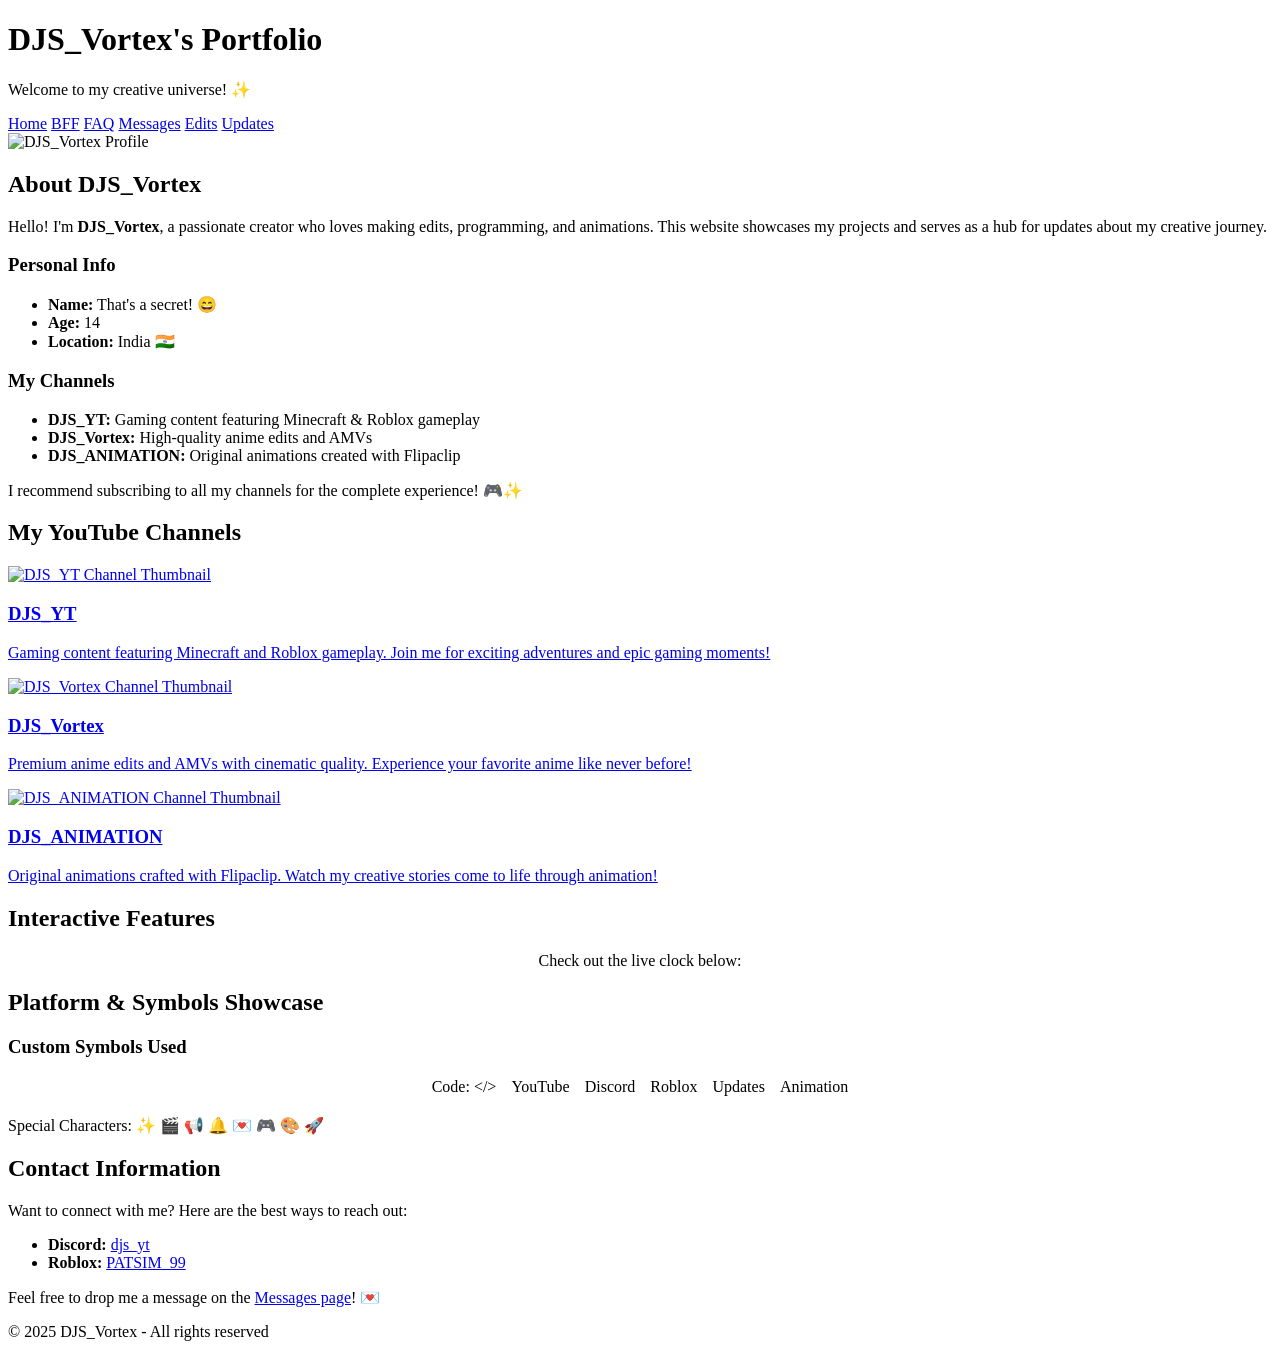
==== index.html @ 0f8b3302 "Add files via upload" ====
<!DOCTYPE html>
<html lang="en">
<head>
  <meta charset="UTF-8">
  <meta name="viewport" content="width=device-width, initial-scale=1.0">
  <title>DJS_Vortex Portfolio - Home</title>
  <meta name="description" content="Portfolio of DJS_Vortex - Creator of edits, animations, and gaming content">
  <link rel="stylesheet" href="css/styles.css">
  <link rel="stylesheet" href="css/theme.css">
  <link rel="stylesheet" href="css/icons.css">
  <link rel="icon" href="data:image/svg+xml,<svg xmlns='http://www.w3.org/2000/svg' viewBox='0 0 100 100'><text y='.9em' font-size='90'>🎬</text></svg>">
</head>
<body>
  <header>
    <h1><span class="symbol code-icon"></span>DJS_Vortex's Portfolio<span class="symbol code-icon"></span></h1>
    <p>Welcome to my creative universe! <span class="symbol">✨</span></p>
    <nav>
      <a href="index.html" class="nav-btn">Home</a>
      <a href="BFF.html" class="nav-btn">BFF</a>
      <a href="FAQ.html" class="nav-btn">FAQ</a>
      <a href="guestbook.html" class="nav-btn">Messages</a>
      <a href="edits.html" class="nav-btn">Edits</a>
      <a href="updates.html" class="nav-btn">Updates</a>
    </nav>
  </header>

  <main>
    <section class="about-section">
      <img src="https://i.ibb.co/LD29BdDh/IMG-20250604-100806-907.webp" alt="DJS_Vortex Profile" class="profile-image">
      <div class="about-content">
        <h2>About DJS_Vortex</h2>
        <p>Hello! I'm <strong>DJS_Vortex</strong>, a passionate creator who loves making edits, programming, and animations. This website showcases my projects and serves as a hub for updates about my creative journey.</p>
        
        <h3>Personal Info</h3>
        <ul>
          <li><strong>Name:</strong> That's a secret! 😄</li>
          <li><strong>Age:</strong> 14</li>
          <li><strong>Location:</strong> India 🇮🇳</li>
        </ul>

        <h3>My Channels</h3>
        <ul>
          <li><span class="platform-icon roblox-icon"></span><strong>DJS_YT:</strong> Gaming content featuring Minecraft & Roblox gameplay</li>
          <li><span class="platform-icon youtube-icon"></span><strong>DJS_Vortex:</strong> High-quality anime edits and AMVs</li>
          <li><span class="platform-icon animation-icon"></span><strong>DJS_ANIMATION:</strong> Original animations created with Flipaclip</li>
        </ul>
        
        <p>I recommend subscribing to all my channels for the complete experience! 🎮✨</p>
      </div>
    </section>

    <section>
      <h2>My YouTube Channels</h2>
      <div class="grid">
        <a href="https://youtube.com/@PATSIM_99" target="_blank" rel="noopener noreferrer" class="card">
          <img src="https://i.ibb.co/7NrmGBxp/file-000000008ee061f9852ab5c6edfb90f3.png" alt="DJS_YT Channel Thumbnail">
          <h3><span class="platform-icon roblox-icon"></span>DJS_YT</h3>
          <p>Gaming content featuring Minecraft and Roblox gameplay. Join me for exciting adventures and epic gaming moments!</p>
        </a>
        
        <a href="https://youtube.com/@djs_vortex" target="_blank" rel="noopener noreferrer" class="card">
          <img src="https://i.ibb.co/LD29BdDh/IMG-20250604-100806-907.webp" alt="DJS_Vortex Channel Thumbnail">
          <h3><span class="platform-icon youtube-icon"></span>DJS_Vortex</h3>
          <p>Premium anime edits and AMVs with cinematic quality. Experience your favorite anime like never before!</p>
        </a>
        
        <a href="https://youtube.com/@djs_annimeation" target="_blank" rel="noopener noreferrer" class="card">
          <img src="https://i.ibb.co/MDTnttpZ/Screenshot-2025-06-11-16-26-28-08-db6c32ae4bfb64518b0ba7966d8bb512.jpg" alt="DJS_ANIMATION Channel Thumbnail">
          <h3><span class="platform-icon animation-icon"></span>DJS_ANIMATION</h3>
          <p>Original animations crafted with Flipaclip. Watch my creative stories come to life through animation!</p>
        </a>
      </div>
    </section>

    <section>
      <h2>Interactive Features</h2>
      <div style="text-align: center;">
        <h1 id="typewriter"></h1>
        <p>Check out the live clock below:</p>
        <div class="clock">
          <span id="clock"></span>
        </div>
      </div>
    </section>

    <section>
      <h2><span class="symbol code-icon"></span>Platform & Symbols Showcase</h2>
      <div class="about-section">
        <div class="about-content">
          <h3>Custom Symbols Used</h3>
          <div style="display: flex; flex-wrap: wrap; gap: 15px; justify-content: center; margin: 20px 0;">
            <span class="platform-badge">
              <span class="platform-icon code-icon"></span>
              Code: &lt;/&gt;
            </span>
            <span class="platform-badge">
              <span class="platform-icon youtube-icon"></span>
              YouTube
            </span>
            <span class="platform-badge">
              <span class="platform-icon discord-icon"></span>
              Discord
            </span>
            <span class="platform-badge">
              <span class="platform-icon roblox-icon"></span>
              Roblox
            </span>
            <span class="platform-badge">
              <span class="platform-icon update-icon"></span>
              Updates
            </span>
            <span class="platform-badge">
              <span class="platform-icon animation-icon"></span>
              Animation
            </span>
          </div>
          <p class="symbol-large">Special Characters: ✨ 🎬 📢 🔔 💌 🎮 🎨 🚀</p>
        </div>
      </div>
    </section>

    <section>
      <h2>Contact Information</h2>
      <div class="about-section">
        <div class="about-content">
          <p>Want to connect with me? Here are the best ways to reach out:</p>
          <ul>
            <li><span class="platform-icon discord-icon"></span><strong>Discord:</strong> <a href="https://discord.com/users/1368846780594126849" target="_blank" rel="noopener noreferrer">djs_yt</a></li>
            <li><span class="platform-icon roblox-icon"></span><strong>Roblox:</strong> <a href="https://www.roblox.com/users/5303639741/profile" target="_blank" rel="noopener noreferrer">PATSIM_99</a></li>
          </ul>
          <p>Feel free to drop me a message on the <a href="guestbook.html">Messages page</a>! 💌</p>
        </div>
      </div>
    </section>
  </main>

  <footer>
    <p>&copy; 2025 DJS_Vortex - All rights reserved</p>
  </footer>

  <script type="module" src="js/firebase-config.js"></script>
  <script type="module" src="js/theme-toggle.js"></script>
  <script type="module" src="js/main.js"></script>
</body>
</html>
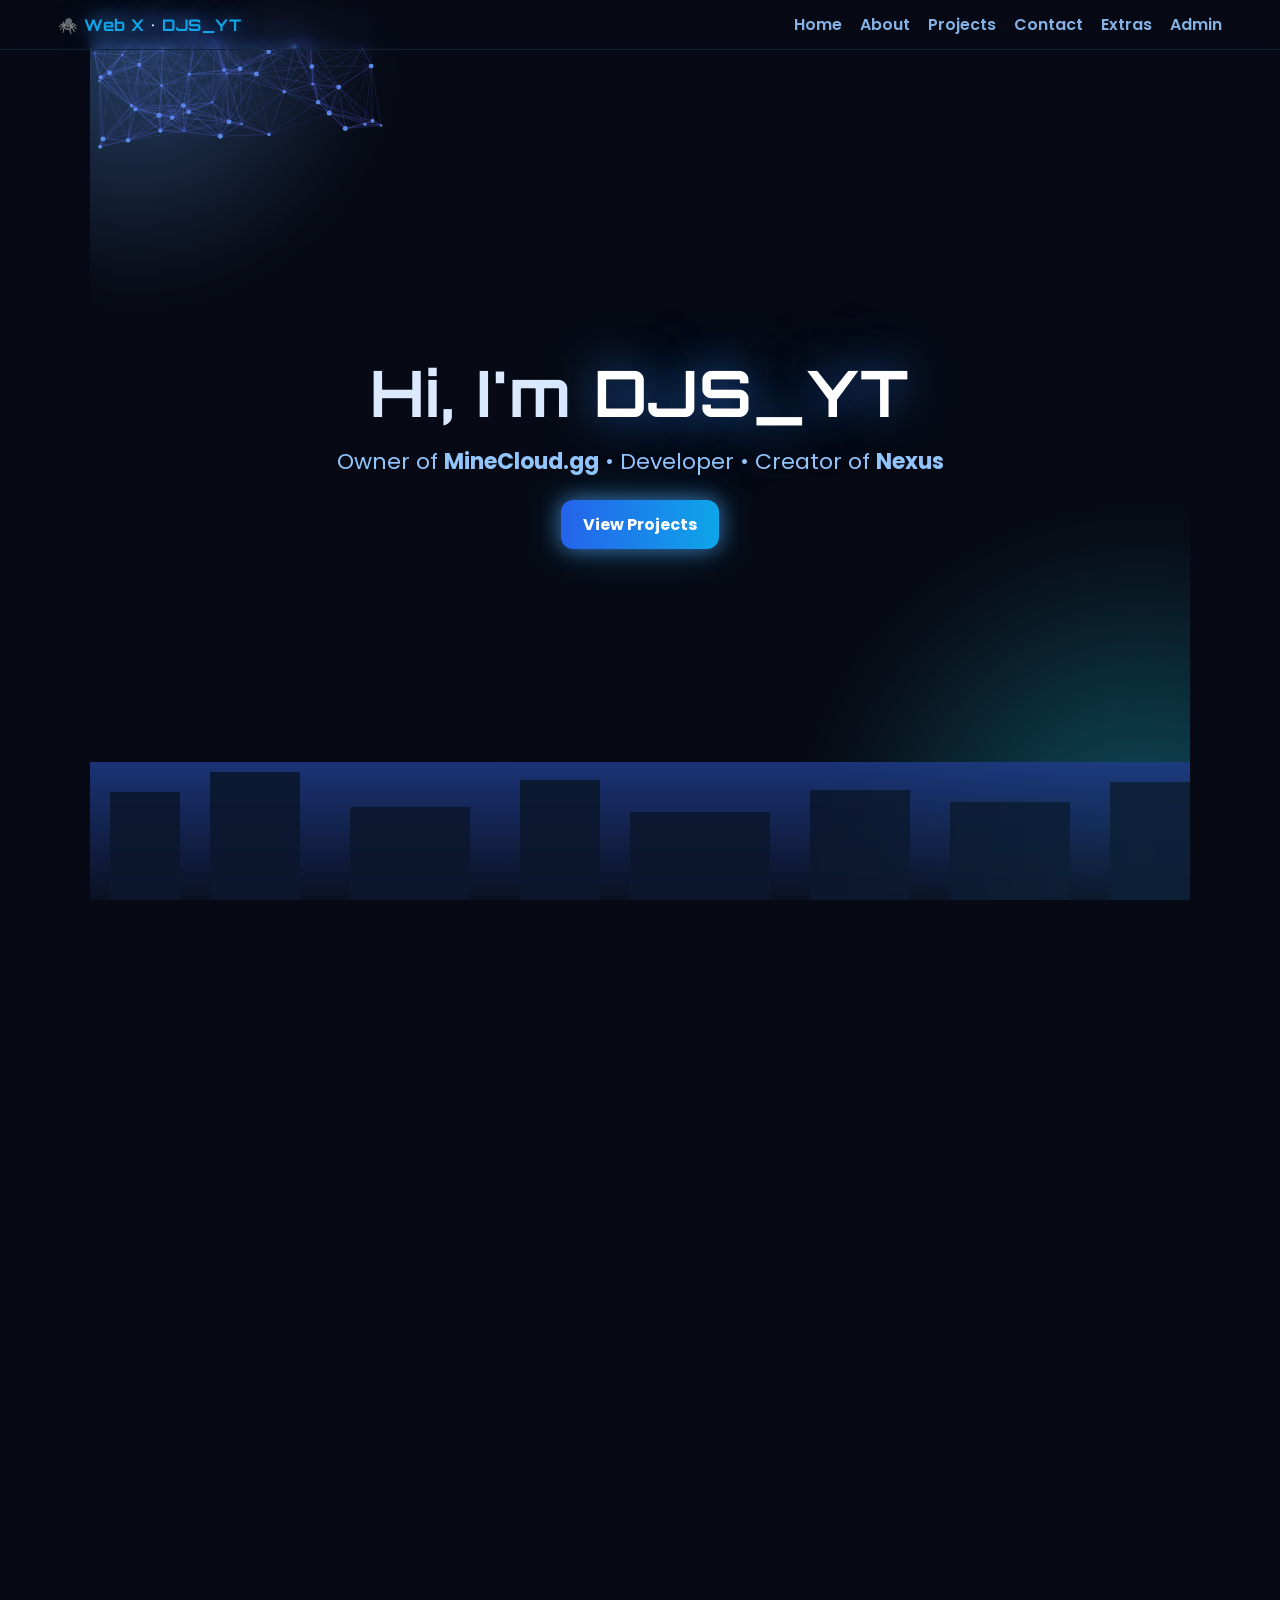
==== commit 6278df9e: "Add files via upload" ====
--- a/index.html
+++ b/index.html
@@ -1,145 +1,671 @@
-<!DOCTYPE html>
-<html lang="en">
+<!DOCTYPE html><html lang="en">
 <head>
-  <meta charset="UTF-8">
-  <meta name="viewport" content="width=device-width, initial-scale=1.0">
-  <title>DJS_Vortex Portfolio - Home</title>
-  <meta name="description" content="Portfolio of DJS_Vortex - Creator of edits, animations, and gaming content">
-  <link rel="stylesheet" href="css/styles.css">
-  <link rel="stylesheet" href="css/theme.css">
-  <link rel="stylesheet" href="css/icons.css">
-  <link rel="icon" href="data:image/svg+xml,<svg xmlns='http://www.w3.org/2000/svg' viewBox='0 0 100 100'><text y='.9em' font-size='90'>🎬</text></svg>">
+  <meta charset="UTF-8" />
+  <meta name="viewport" content="width=device-width, initial-scale=1.0" />
+  <title>DJS_YT • Anime Blue Portfolio</title>
+  <link rel="preconnect" href="https://fonts.googleapis.com">
+  <link rel="preconnect" href="https://fonts.gstatic.com" crossorigin>
+  <link href="https://fonts.googleapis.com/css2?family=Poppins:wght@300;400;600;700&family=Orbitron:wght@500;700&display=swap" rel="stylesheet">
+  <style>
+    :root{
+      --blue-1:#0ea5e9; /* sky-500 */
+      --blue-2:#2563eb; /* indigo-600 */
+      --blue-3:#60a5fa; /* blue-400 */
+      --bg:#070a14;     /* deep navy */
+      --card:#0b1224;   /* card */
+      --glass:rgba(255,255,255,.08);
+      --text:#dbeafe;   /* light */
+      --muted:#93c5fd;
+      --glow: 0 0 20px rgba(96,165,250,.6), 0 0 40px rgba(14,165,233,.35);
+    }
+    *{box-sizing:border-box}
+    html,body{margin:0;padding:0;height:100%;width:100%;max-width:100%;overflow-x:hidden;scroll-behavior:smooth;background:var(--bg);color:var(--text);font-family:Poppins,system-ui,-apple-system,Segoe UI,Roboto,"Helvetica Neue",Arial}/* ======= NAVBAR ======= */
+header{
+  position:fixed;top:0;left:0;right:0;z-index:50;
+  background:linear-gradient(180deg, rgba(7,10,20,.9), rgba(7,10,20,.55) 70%, transparent);
+  backdrop-filter:saturate(120%) blur(6px);
+  border-bottom:1px solid rgba(96,165,250,.15);
+}
+.nav{max-width:1200px;margin:auto;display:flex;align-items:center;gap:14px;padding:12px 18px}
+.brand{font-family:Orbitron, Poppins;font-weight:700;letter-spacing:.5px}
+.brand span{color:var(--blue-1);text-shadow:var(--glow)}
+.spider{filter:drop-shadow(0 0 4px rgba(59,130,246,.9))}
+.links{margin-left:auto;display:flex;gap:18px;align-items:center}
+.links a{color:var(--muted);text-decoration:none;font-weight:600;opacity:.9}
+.links a:hover{color:#fff;text-shadow:var(--glow)}
+.hamburger{display:none;cursor:pointer;border:1px solid rgba(96,165,250,.35);padding:8px;border-radius:10px}
+.hamburger span{display:block;width:24px;height:2px;background:#bcd7ff;margin:5px 0;border-radius:2px}
+
+/* mobile drawer */
+.drawer{display:none;position:fixed;top:56px;left:0;right:0;background:rgba(11,18,36,.96);backdrop-filter:blur(8px);border-bottom:1px solid rgba(96,165,250,.15);z-index:40}
+.drawer a{display:block;padding:14px 20px;border-top:1px solid rgba(96,165,250,.1);color:#e5efff;text-decoration:none}
+.drawer a:hover{background:rgba(96,165,250,.1)}
+
+.video-grid {
+    display: grid;
+    grid-template-columns: repeat(auto-fit, minmax(300px, 1fr));
+    gap: 20px;
+}
+
+.video-grid iframe {
+    width: 100%;
+    height: 200px;
+    border-radius: 10px;
+}
+
+/* ======= HERO ======= */
+.hero{position:relative;min-height:100vh;display:grid;place-items:center;padding-top:80px;overflow:hidden}
+.hero-content{position:relative;text-align:center;z-index:2;padding:0 16px}
+.title{font-size:clamp(36px,7vw,64px);margin:0 0 12px 0;font-family:Orbitron, Poppins;letter-spacing:1px}
+.title strong{color:#fff;text-shadow:0 0 40px rgba(59,130,246,.6), 0 0 80px rgba(14,165,233,.35)}
+.tagline{font-size:clamp(16px,2.8vw,22px);color:var(--muted);margin:0 0 22px 0}
+.cta{display:inline-block;padding:12px 22px;border-radius:12px;background:linear-gradient(90deg,var(--blue-2),var(--blue-1));color:white;text-decoration:none;font-weight:700;box-shadow:var(--glow)}
+.cta:hover{transform:translateY(-1px);filter:saturate(1.15)}
+
+/* hero animated background */
+#particles{position:absolute;inset:0;z-index:0}
+.orbit{position:absolute;border-radius:50%;filter:blur(24px);opacity:.35;animation:float 12s ease-in-out infinite}
+.o1{width:420px;height:420px;background:radial-gradient(circle at 30% 30%, #60a5fa, transparent 60%);top:-80px;left:-80px}
+.o2{width:560px;height:560px;background:radial-gradient(circle at 70% 70%, #22d3ee, transparent 60%);bottom:-120px;right:-120px;animation-delay:2s}
+@keyframes float{0%,100%{transform:translateY(0)}50%{transform:translateY(16px)}}
+
+/* anime city silhouette */
+.city{position:absolute;bottom:-2px;left:0;right:0;z-index:1;opacity:.85}
+
+/* ======= SECTIONS ======= */
+section{padding:80px 20px;max-width:1100px;margin:0 auto;width:100%}
+h2.section-title{font-family:Orbitron, Poppins;font-size:clamp(28px,4.5vw,40px);margin:0 0 18px 0;text-shadow:var(--glow)}
+.card{background:var(--card);border:1px solid rgba(96,165,250,.15);border-radius:16px;padding:20px;box-shadow:var(--glow);width:100%;max-width:100%}
+
+/* ABOUT */
+.about-grid{display:grid;grid-template-columns:1.2fr .8fr;gap:22px}
+.about-grid .card{background:linear-gradient(180deg, rgba(11,18,36,.85), rgba(11,18,36,.6));}
+.about-grid .card p{font-size:14px;line-height:1.6;margin:12px 0}
+.about-grid .card h3{font-size:18px;margin:0 0 12px 0}
+.about-list li{margin:8px 0;color:#cbe2ff;font-size:14px}
+
+/* PROJECTS */
+.grid{display:grid;grid-template-columns:repeat(3,1fr);gap:18px}
+.project{position:relative;overflow:hidden;transition:transform 0.3s ease, box-shadow 0.3s ease;cursor:pointer}
+.project:hover{transform:scale(1.05);box-shadow:var(--glow)}
+.project img{width:100%;height:180px;object-fit:cover;border-radius:12px;transition:transform 0.3s ease}
+.project:hover img{transform:scale(1.1)}
+.project .meta{margin-top:10px}
+.tag{display:inline-block;padding:4px 10px;border-radius:999px;background:rgba(59,130,246,.15);border:1px solid rgba(59,130,246,.35);margin-right:6px;color:#b4d4ff;font-size:12px}
+.project a{color:#fff;text-decoration:none}
+.project a:hover{color:#93c5fd;text-shadow:var(--glow)}
+
+/* CONTACT */
+form label{display:block;margin:12px 0 6px 0;color:#cfe4ff}
+input,textarea{width:100%;max-width:100%;padding:12px 14px;border-radius:12px;border:1px solid rgba(96,165,250,.25);background:rgba(255,255,255,.04);color:#e8f1ff;box-sizing:border-box}
+textarea{min-height:120px;resize:vertical}
+.btn{display:inline-block;margin-top:12px;padding:10px 18px;border-radius:12px;background:linear-gradient(90deg,var(--blue-2),var(--blue-1));color:white;border:none;font-weight:700;cursor:pointer;box-shadow:var(--glow)}
+.btn:hover{filter:saturate(1.15)}
+.status{margin-top:10px;color:#93c5fd}
+
+/* EXTRAS */
+.embed-grid{display:grid;grid-template-columns:repeat(2,1fr);gap:16px}
+.socials a{margin-right:12px;color:#9ec8ff;text-decoration:none}
+.socials a:hover{text-shadow:var(--glow);color:#fff}
+
+
+
+/* ADMIN */
+.admin-box{display:grid;gap:12px}
+.hidden{display:none}
+.messages-grid{display:grid;gap:15px;margin-top:15px;max-height:500px;overflow-y:auto}
+.message-card{background:var(--card);border:1px solid rgba(96,165,250,.15);border-radius:12px;padding:16px;transition:transform 0.2s ease, box-shadow 0.2s ease}
+.message-card:hover{transform:translateY(-2px);box-shadow:var(--glow)}
+.message-date{font-size:12px;color:var(--blue-3);margin-bottom:8px;font-weight:600}
+.message-name{font-size:16px;color:#fff;margin-bottom:6px;font-weight:600}
+.message-email{font-size:14px;color:var(--muted);margin-bottom:12px}
+.message-text{font-size:14px;color:var(--text);line-height:1.5;margin-bottom:16px;word-wrap:break-word}
+.message-actions{display:flex;gap:8px;flex-wrap:wrap}
+.message-actions .btn{padding:6px 12px;font-size:12px;margin:0}
+
+/* Custom Confirmation Dialog */
+.confirm-overlay{position:fixed;top:0;left:0;width:100%;height:100%;background:rgba(0,0,0,0.8);display:flex;align-items:center;justify-content:center;z-index:1000;opacity:0;visibility:hidden;transition:all 0.3s ease}
+.confirm-overlay.show{opacity:1;visibility:visible}
+.confirm-dialog{background:var(--card);border:2px solid var(--blue-2);border-radius:16px;padding:24px;max-width:400px;width:90%;margin:20px;box-shadow:0 20px 40px rgba(0,0,0,0.5);transform:scale(0.8);transition:transform 0.3s ease}
+.confirm-overlay.show .confirm-dialog{transform:scale(1)}
+.confirm-title{color:#fff;font-size:18px;font-weight:600;margin-bottom:12px;text-align:center}
+.confirm-message{color:var(--text);font-size:14px;line-height:1.5;margin-bottom:20px;text-align:center}
+.confirm-actions{display:flex;gap:12px;justify-content:center}
+.confirm-btn{padding:10px 20px;border:none;border-radius:8px;font-size:14px;font-weight:600;cursor:pointer;transition:all 0.2s ease;min-width:80px}
+.confirm-btn.cancel{background:rgba(156,163,175,0.15);border:1px solid rgba(156,163,175,0.3);color:#9ca3af}
+.confirm-btn.cancel:hover{background:rgba(156,163,175,0.25);transform:translateY(-1px)}
+.confirm-btn.delete{background:rgba(239,68,68,0.15);border:1px solid rgba(239,68,68,0.3);color:#ff6b6b}
+.confirm-btn.delete:hover{background:rgba(239,68,68,0.25);transform:translateY(-1px);box-shadow:0 4px 12px rgba(239,68,68,0.2)}
+
+/* Error and Success Messages */
+.error{color:#ff6b6b;background:rgba(255,107,107,.1);border:1px solid rgba(255,107,107,.3);padding:10px;border-radius:8px;margin:10px 0}
+.success{color:#51cf66;background:rgba(81,207,102,.1);border:1px solid rgba(81,207,102,.3);padding:10px;border-radius:8px;margin:10px 0}
+
+/* Loading states */
+.loading{opacity:0.6;pointer-events:none}
+.spinner{display:inline-block;width:16px;height:16px;border:2px solid rgba(96,165,250,.3);border-radius:50%;border-top-color:var(--blue-1);animation:spin 1s ease-in-out infinite}
+@keyframes spin{to{transform:rotate(360deg)}}
+
+/* FOOTER */
+footer{padding:30px 16px;text-align:center;color:#9fc5ff;border-top:1px solid rgba(96,165,250,.15);background:linear-gradient(180deg, rgba(11,18,36,.5), rgba(11,18,36,.85))}
+
+/* RESPONSIVE */
+@media (max-width:1000px){
+  .about-grid{grid-template-columns:1fr}
+  .grid{grid-template-columns:repeat(2,1fr)}
+  .embed-grid{grid-template-columns:1fr}
+  section{padding:60px 15px}
+}
+@media (max-width:720px){
+  .links{display:none}
+  .hamburger{display:block;margin-left:auto}
+  .grid{grid-template-columns:1fr}
+  section{padding:40px 10px}
+  .nav{padding:12px 15px}
+  table{font-size:14px}
+  th,td{padding:8px;word-break:break-word}
+}
+
+  </style>
 </head>
 <body>
+  <!-- ======= NAVBAR ======= -->
   <header>
-    <h1><span class="symbol code-icon"></span>DJS_Vortex's Portfolio<span class="symbol code-icon"></span></h1>
-    <p>Welcome to my creative universe! <span class="symbol">✨</span></p>
-    <nav>
-      <a href="index.html" class="nav-btn">Home</a>
-      <a href="BFF.html" class="nav-btn">BFF</a>
-      <a href="FAQ.html" class="nav-btn">FAQ</a>
-      <a href="guestbook.html" class="nav-btn">Messages</a>
-      <a href="edits.html" class="nav-btn">Edits</a>
-      <a href="updates.html" class="nav-btn">Updates</a>
-    </nav>
+    <div class="nav">
+      <div class="brand">🕷️ <span>Web X</span> • <span>DJS_YT</span></div>
+      <nav class="links" aria-label="Primary">
+        <a href="#home">Home</a>
+        <a href="#about">About</a>
+        <a href="#projects">Projects</a>
+        <a href="#contact">Contact</a>
+        <a href="#extras">Extras</a>
+        <a href="#admin">Admin</a>
+      </nav>
+      <button class="hamburger" id="hamburger" aria-label="Open Menu" aria-controls="drawer" aria-expanded="false">
+        <span></span><span></span><span></span>
+      </button>
+    </div>
+    <div class="drawer" id="drawer">
+      <a href="#home">Home</a>
+      <a href="#about">About</a>
+      <a href="#projects">Projects</a>
+      <a href="#contact">Contact</a>
+      <a href="#extras">Extras</a>
+      <a href="#admin">Admin</a>
+    </div>
   </header>
 
-  <main>
-    <section class="about-section">
-      <img src="https://i.ibb.co/LD29BdDh/IMG-20250604-100806-907.webp" alt="DJS_Vortex Profile" class="profile-image">
-      <div class="about-content">
-        <h2>About DJS_Vortex</h2>
-        <p>Hello! I'm <strong>DJS_Vortex</strong>, a passionate creator who loves making edits, programming, and animations. This website showcases my projects and serves as a hub for updates about my creative journey.</p>
-        
-        <h3>Personal Info</h3>
-        <ul>
-          <li><strong>Name:</strong> That's a secret! 😄</li>
-          <li><strong>Age:</strong> 14</li>
-          <li><strong>Location:</strong> India 🇮🇳</li>
+  <!-- ======= HERO ======= -->
+  <section id="home" class="hero" aria-label="Hero">
+    <canvas id="particles" aria-hidden="true"></canvas>
+    <div class="orbit o1"></div>
+    <div class="orbit o2"></div>
+    <div class="hero-content">
+      <h1 class="title">Hi, I'm <strong>DJS_YT</strong></h1>
+      <p class="tagline">Owner of <b>MineCloud.gg</b> • Developer • Creator of <b>Nexus</b></p>
+      <a class="cta" href="#projects">View Projects</a>
+    </div>
+
+    <!-- Anime city silhouette -->
+    <svg class="city" height="140" viewBox="0 0 1440 140" preserveAspectRatio="none" xmlns="http://www.w3.org/2000/svg">
+      <defs>
+        <linearGradient id="g" x1="0" x2="0" y1="0" y2="1">
+          <stop offset="0%" stop-color="#1f3b87"/>
+          <stop offset="100%" stop-color="#0b1224"/>
+        </linearGradient>
+      </defs>
+      <rect width="1440" height="140" fill="url(#g)"/>
+      <g fill="#0d1a33" opacity=".9">
+        <rect x="20" y="30" width="70" height="110"/>
+        <rect x="120" y="10" width="90" height="130"/>
+        <rect x="260" y="45" width="120" height="95"/>
+        <rect x="430" y="18" width="80" height="122"/>
+        <rect x="540" y="50" width="140" height="90"/>
+        <rect x="720" y="28" width="100" height="112"/>
+        <rect x="860" y="40" width="120" height="100"/>
+        <rect x="1020" y="20" width="90" height="120"/>
+        <rect x="1150" y="52" width="150" height="88"/>
+        <rect x="1330" y="12" width="80" height="128"/>
+      </g>
+    </svg>
+  </section>
+
+  <!-- ======= ABOUT ======= -->
+  <section id="about">
+    <h2 class="section-title">About</h2>
+    <div class="about-grid">
+      <div class="card">
+        <p>Owner of <b>MineCloud.gg</b>, a dev/coding-based Discord community offering Minecraft plugins, texture packs, Discord bots, websites, and more.</p>
+        <p>I run 3 YouTube channels: <b>DJS_YT</b> (gaming), <b>DJS_Vortex</b> (edits), <b>DJS_ANNIMEATION</b> (animations).</p>
+        <p>Independent creator working with friends — not a formal brand.</p>
+        <p>Currently building <b>Nexus</b>, a platform for custom Discord bots.</p>
+        <ul class="about-list">
+          <li>💻 Full‑stack web projects (HTML/CSS/JS)</li>
+          <li>🤖 Discord bot development</li>
+          <li>🎮 Minecraft plugins & assets</li>
+          <li>🎞️ Video edits & motion graphics</li>
         </ul>
-
-        <h3>My Channels</h3>
-        <ul>
-          <li><span class="platform-icon roblox-icon"></span><strong>DJS_YT:</strong> Gaming content featuring Minecraft & Roblox gameplay</li>
-          <li><span class="platform-icon youtube-icon"></span><strong>DJS_Vortex:</strong> High-quality anime edits and AMVs</li>
-          <li><span class="platform-icon animation-icon"></span><strong>DJS_ANIMATION:</strong> Original animations created with Flipaclip</li>
-        </ul>
-        
-        <p>I recommend subscribing to all my channels for the complete experience! 🎮✨</p>
-      </div>
-    </section>
-
-    <section>
-      <h2>My YouTube Channels</h2>
-      <div class="grid">
-        <a href="https://youtube.com/@PATSIM_99" target="_blank" rel="noopener noreferrer" class="card">
-          <img src="https://i.ibb.co/7NrmGBxp/file-000000008ee061f9852ab5c6edfb90f3.png" alt="DJS_YT Channel Thumbnail">
-          <h3><span class="platform-icon roblox-icon"></span>DJS_YT</h3>
-          <p>Gaming content featuring Minecraft and Roblox gameplay. Join me for exciting adventures and epic gaming moments!</p>
-        </a>
-        
-        <a href="https://youtube.com/@djs_vortex" target="_blank" rel="noopener noreferrer" class="card">
-          <img src="https://i.ibb.co/LD29BdDh/IMG-20250604-100806-907.webp" alt="DJS_Vortex Channel Thumbnail">
-          <h3><span class="platform-icon youtube-icon"></span>DJS_Vortex</h3>
-          <p>Premium anime edits and AMVs with cinematic quality. Experience your favorite anime like never before!</p>
-        </a>
-        
-        <a href="https://youtube.com/@djs_annimeation" target="_blank" rel="noopener noreferrer" class="card">
-          <img src="https://i.ibb.co/MDTnttpZ/Screenshot-2025-06-11-16-26-28-08-db6c32ae4bfb64518b0ba7966d8bb512.jpg" alt="DJS_ANIMATION Channel Thumbnail">
-          <h3><span class="platform-icon animation-icon"></span>DJS_ANIMATION</h3>
-          <p>Original animations crafted with Flipaclip. Watch my creative stories come to life through animation!</p>
-        </a>
-      </div>
-    </section>
-
-    <section>
-      <h2>Interactive Features</h2>
-      <div style="text-align: center;">
-        <h1 id="typewriter"></h1>
-        <p>Check out the live clock below:</p>
-        <div class="clock">
-          <span id="clock"></span>
+      </div>
+      <div class="card">
+        <h3 style="margin-top:0">Quick Stats</h3>
+        <p><b>Location:</b> 🌏 India (remote-friendly)</p>
+        <p><b>Community:</b> MineCloud.gg</p>
+        <p><b>Currently:</b> Building <i>Nexus</i></p>
+        <p><b>Collab:</b> Open to commissions & partnerships</p>
+      </div>
+    </div>
+  </section>
+
+  <!-- ======= PROJECTS ======= -->
+  <section id="projects">
+    <h2 class="section-title">Projects</h2>
+    <div class="grid">
+      <!-- Project Card -->
+      <div class="card project">
+        <img src="https://i.ibb.co/dJmkt0Yw/93cc59c1d9e1c52ee2b239924dee3ccc.webp" alt="Minecraft Project"/>
+        <div class="meta">
+          <div class="tag">Minecraft</div>
+          <div class="tag">Plugin</div>
+          <h3>Economy & Claims Plugin</h3>
+          <p>Custom server economy with land claims and anti‑grief.</p>
+          <a href="#">View details →</a>
         </div>
       </div>
-    </section>
-
-    <section>
-      <h2><span class="symbol code-icon"></span>Platform & Symbols Showcase</h2>
-      <div class="about-section">
-        <div class="about-content">
-          <h3>Custom Symbols Used</h3>
-          <div style="display: flex; flex-wrap: wrap; gap: 15px; justify-content: center; margin: 20px 0;">
-            <span class="platform-badge">
-              <span class="platform-icon code-icon"></span>
-              Code: &lt;/&gt;
-            </span>
-            <span class="platform-badge">
-              <span class="platform-icon youtube-icon"></span>
-              YouTube
-            </span>
-            <span class="platform-badge">
-              <span class="platform-icon discord-icon"></span>
-              Discord
-            </span>
-            <span class="platform-badge">
-              <span class="platform-icon roblox-icon"></span>
-              Roblox
-            </span>
-            <span class="platform-badge">
-              <span class="platform-icon update-icon"></span>
-              Updates
-            </span>
-            <span class="platform-badge">
-              <span class="platform-icon animation-icon"></span>
-              Animation
-            </span>
+      <div class="card project">
+        <img src="https://i.ibb.co/d0t0q10s/Nexus-bot-avatar.png" alt="Discord Bot"/>
+        <div class="meta">
+          <div class="tag">Bot</div>
+          <div class="tag">Discord</div>
+          <h3>Nexus Preview</h3>
+          <p>Modular command system, slash commands, dashboards.</p>
+          <a href="#">View details →</a>
+        </div>
+      </div>
+      <div class="card project">
+        <img src="https://i.ibb.co/dJmkt0Yw/93cc59c1d9e1c52ee2b239924dee3ccc.webp" alt="Website"/>
+        <div class="meta">
+          <div class="tag">Web</div>
+          <div class="tag">Design</div>
+          <h3>MineCloud.gg Site</h3>
+          <p>Portfolio + order system with modern UI and animations.</p>
+          <a href="https://djsyt.github.io/MineCloud/" target="_blank" rel="noopener">View details →</a>
+        </div>
+      </div>
+    </div>
+  </section>
+
+  <!-- ======= CONTACT ======= -->
+  <section id="contact">
+    <h2 class="section-title">Contact</h2>
+    <div class="card">
+      <form id="contactForm">
+        <label for="name">Name</label>
+        <input id="name" name="name" placeholder="Your name" required />
+        <label for="email">Email</label>
+        <input id="email" name="email" type="email" placeholder="your@email.com" required />
+        <label for="message">Message</label>
+        <textarea id="message" name="message" placeholder="How can I help?" required></textarea>
+        <button class="btn" type="submit">Send Message</button>
+        <div id="status" class="status" role="status" aria-live="polite"></div>
+      </form>
+    </div>
+  </section>
+
+  <!-- ======= EXTRAS ======= -->
+  <section id="extras">
+    <h2 class="section-title">Extras</h2>
+    <div class="card">
+      <h3 style="margin-top:0">Latest Videos</h3>
+      <div class="video-grid">
+        <iframe src="https://www.youtube.com/embed/GPHDQIquP9w" frameborder="0" allowfullscreen></iframe>
+        <iframe src="https://www.youtube.com/embed/7f7i2P9Dmmc" frameborder="0" allowfullscreen></iframe>
+      </div>
+      <h3>Discord</h3>
+      <p>
+        Join my community: <a href="https://discord.gg/GFsMRdjs" target="_blank" rel="noopener">discord.gg/MineCloud</a>
+      </p>
+      <div class="socials">
+        <a href="#" target="_blank" rel="noopener">YouTube: DJS_YT</a>
+        <a href="#" target="_blank" rel="noopener">YouTube: DJS_Vortex</a>
+        <a href="#" target="_blank" rel="noopener">YouTube: DJS_ANNIMEATION</a>
+        <a href="https://minecloud.gg" target="_blank" rel="noopener">MineCloud.gg</a>
+      </div>
+    </div>
+  </section>
+
+
+
+  <!-- ======= ADMIN ======= -->
+  <section id="admin">
+    <h2 class="section-title">Admin Panel</h2>
+    <div class="card">
+      <div class="admin-box">
+        <div>
+          <h3>Authentication</h3>
+          <div class="row">
+            <input id="adminPassword" type="password" placeholder="Admin password..." />
+            <button class="btn" onclick="authenticate()">Login</button>
           </div>
-          <p class="symbol-large">Special Characters: ✨ 🎬 📢 🔔 💌 🎮 🎨 🚀</p>
+          <div id="authStatus" class="status"></div>
         </div>
-      </div>
-    </section>
-
-    <section>
-      <h2>Contact Information</h2>
-      <div class="about-section">
-        <div class="about-content">
-          <p>Want to connect with me? Here are the best ways to reach out:</p>
-          <ul>
-            <li><span class="platform-icon discord-icon"></span><strong>Discord:</strong> <a href="https://discord.com/users/1368846780594126849" target="_blank" rel="noopener noreferrer">djs_yt</a></li>
-            <li><span class="platform-icon roblox-icon"></span><strong>Roblox:</strong> <a href="https://www.roblox.com/users/5303639741/profile" target="_blank" rel="noopener noreferrer">PATSIM_99</a></li>
-          </ul>
-          <p>Feel free to drop me a message on the <a href="guestbook.html">Messages page</a>! 💌</p>
+        
+        <div id="adminContent" class="hidden">
+          <h3>Contact Messages</h3>
+          <div id="messageStatus" class="status"></div>
+          <button class="btn" onclick="loadMessages()" style="margin-bottom: 15px;">
+            <span id="loadingSpinner" class="spinner hidden"></span>
+            Refresh Messages
+          </button>
+          <div id="messagesContainer" class="messages-grid">
+            <!-- Messages will be loaded here as cards -->
+          </div>
         </div>
       </div>
-    </section>
-  </main>
-
+    </div>
+  </section>
+
+  <!-- Custom Confirmation Dialog -->
+  <div id="confirmOverlay" class="confirm-overlay">
+    <div class="confirm-dialog">
+      <div class="confirm-title">🗑️ Delete Message</div>
+      <div class="confirm-message">Are you sure you want to permanently delete this message? This action cannot be undone.</div>
+      <div class="confirm-actions">
+        <button class="confirm-btn cancel" onclick="hideConfirmDialog()">Cancel</button>
+        <button class="confirm-btn delete" id="confirmDeleteBtn">Delete</button>
+      </div>
+    </div>
+  </div>
+
+  <!-- ======= FOOTER ======= -->
   <footer>
-    <p>&copy; 2025 DJS_Vortex - All rights reserved</p>
+    <p>&copy; <span id="year">2024</span> DJS_YT. Made with 💙 for the community.</p>
   </footer>
 
-  <script type="module" src="js/firebase-config.js"></script>
-  <script type="module" src="js/theme-toggle.js"></script>
-  <script type="module" src="js/main.js"></script>
+  <!-- ======= SCRIPTS ======= -->
+  <script>
+    // Mobile menu
+    const hamburger = document.getElementById('hamburger');
+    const drawer = document.getElementById('drawer');
+    hamburger.addEventListener('click',()=>{
+      const open = drawer.style.display === 'block';
+      drawer.style.display = open ? 'none' : 'block';
+      hamburger.setAttribute('aria-expanded', (!open).toString());
+    });
+    drawer.querySelectorAll('a').forEach(a=>a.addEventListener('click',()=>drawer.style.display='none'));
+
+    // Footer year
+    const yearElement = document.getElementById('year');
+    if (yearElement) {
+      yearElement.textContent = new Date().getFullYear();
+    }
+
+    // Simple particle background (canvas)
+    const canvas = document.getElementById('particles');
+    const ctx = canvas.getContext('2d');
+    let w, h, particles=[];
+    function reset(){ w=canvas.width=canvas.offsetWidth; h=canvas.height=canvas.offsetHeight; particles=Array.from({length: Math.max(60, Math.floor(w/15))},()=>({x:Math.random()*w,y:Math.random()*h,vx:(Math.random()-.5)*.6,vy:(Math.random()-.5)*.6,r:Math.random()*2+0.6})) }
+    function draw(){ ctx.clearRect(0,0,w,h); ctx.fillStyle='rgba(96,165,250,0.9)';
+      particles.forEach(p=>{ p.x+=p.vx; p.y+=p.vy; if(p.x<0||p.x>w) p.vx*=-1; if(p.y<0||p.y>h) p.vy*=-1; ctx.beginPath(); ctx.arc(p.x,p.y,p.r,0,Math.PI*2); ctx.fill(); });
+      // connect lines
+      for(let i=0;i<particles.length;i++) for(let j=i+1;j<particles.length;j++){
+        const a=particles[i], b=particles[j]; const dx=a.x-b.x, dy=a.y-b.y, dist=Math.hypot(dx,dy); if(dist<90){ ctx.strokeStyle=`rgba(99,102,241,${1-dist/90})`; ctx.lineWidth=.4; ctx.beginPath(); ctx.moveTo(a.x,a.y); ctx.lineTo(b.x,b.y); ctx.stroke(); }
+      }
+      requestAnimationFrame(draw);
+    }
+    const ro = new ResizeObserver(reset); ro.observe(canvas); reset(); draw();
+
+
+
+    // Admin authentication
+    const ADMIN_PASS = 'Debasis10';
+    function authenticate() {
+      const password = document.getElementById('adminPassword').value;
+      const authStatus = document.getElementById('authStatus');
+      
+      if(password === ADMIN_PASS) {
+        document.getElementById('adminContent').classList.remove('hidden');
+        authStatus.innerHTML = '<div class="success">✓ Authentication successful</div>';
+        loadMessages();
+      } else {
+        authStatus.innerHTML = '<div class="error">✗ Invalid password</div>';
+      }
+    }
+
+    // Load messages function for admin
+    function loadMessages() {
+      const spinner = document.getElementById('loadingSpinner');
+      const messageStatus = document.getElementById('messageStatus');
+      
+      spinner.classList.remove('hidden');
+      messageStatus.textContent = 'Loading messages...';
+      
+      // Simulate loading from Firebase
+      setTimeout(() => {
+        const tbody = document.getElementById('messagesBody');
+        tbody.innerHTML = `
+          <tr>
+            <td>2024-08-14 10:30</td>
+            <td>John Doe</td>
+            <td>john@example.com</td>
+            <td>Hi, interested in your Minecraft plugins!</td>
+            <td><button class="btn" style="padding:5px 10px;font-size:12px;">Reply</button></td>
+          </tr>
+          <tr>
+            <td>2024-08-14 09:15</td>
+            <td>Alice Smith</td>
+            <td>alice@discord.com</td>
+            <td>Can you help with Discord bot development?</td>
+            <td><button class="btn" style="padding:5px 10px;font-size:12px;">Reply</button></td>
+          </tr>
+        `;
+        
+        spinner.classList.add('hidden');
+        messageStatus.innerHTML = '<div class="success">✓ Messages loaded successfully</div>';
+      }, 1500);
+    }
+  </script>
+
+  <!-- Firebase SDK -->
+  <script type="module">
+    // Import Firebase modules
+    import { initializeApp } from "https://www.gstatic.com/firebasejs/12.1.0/firebase-app.js";
+    import { getAnalytics } from "https://www.gstatic.com/firebasejs/12.1.0/firebase-analytics.js";
+    import { getFirestore, addDoc, collection, serverTimestamp, getDocs, query, orderBy, deleteDoc, doc } from 'https://www.gstatic.com/firebasejs/12.1.0/firebase-firestore.js';
+
+    // Firebase configuration
+    const firebaseConfig = {
+      apiKey: "AIzaSyD6cFyB0xjro_gs8uw69Uqwx4YCzvx1Yts",
+      authDomain: "botonomy-83590.firebaseapp.com",
+      projectId: "botonomy-83590",
+      storageBucket: "botonomy-83590.firebasestorage.app",
+      messagingSenderId: "936937974527",
+      appId: "1:936937974527:web:36a2f78072065bac2a7aca",
+      measurementId: "G-KNF0F66HDZ"
+    };
+
+    // Initialize Firebase
+    const app = initializeApp(firebaseConfig);
+    const analytics = getAnalytics(app);
+    const db = getFirestore(app);
+
+    // Discord webhook URL
+    const DISCORD_WEBHOOK_URL = "https://discord.com/api/webhooks/1405437246655692800/Cndzs3etSnh7pYy54bOJ5cssANETn9mAgsMzlB2jKDbj19LudYANAPUA_5hwaZd9XH8w";
+
+    // Contact form submission handler
+    const contactForm = document.getElementById('contactForm');
+    const statusElement = document.getElementById('status');
+
+    contactForm.addEventListener('submit', async (e) => {
+      e.preventDefault();
+      
+      const submitButton = contactForm.querySelector('.btn');
+      const originalText = submitButton.textContent;
+      
+      // Show loading state
+      submitButton.textContent = 'Sending...';
+      submitButton.classList.add('loading');
+      statusElement.textContent = 'Sending your message...';
+      
+      const formData = {
+        name: document.getElementById('name').value.trim(),
+        email: document.getElementById('email').value.trim(),
+        message: document.getElementById('message').value.trim(),
+        timestamp: new Date().toISOString(),
+        createdAt: serverTimestamp()
+      };
+
+      try {
+        // Save to Firebase Firestore
+        await addDoc(collection(db, 'contacts'), formData);
+        
+        // Send to Discord webhook
+        const discordPayload = {
+          embeds: [{
+            title: "🎮 New Contact Message - DJS_YT Portfolio",
+            color: 0x60A5FA,
+            fields: [
+              { name: "👤 Name", value: formData.name, inline: true },
+              { name: "📧 Email", value: formData.email, inline: true },
+              { name: "📅 Date", value: new Date().toLocaleString(), inline: true },
+              { name: "💬 Message", value: formData.message, inline: false }
+            ],
+            footer: { text: "Portfolio Contact Form" },
+            timestamp: formData.timestamp
+          }]
+        };
+
+        const discordResponse = await fetch(DISCORD_WEBHOOK_URL, {
+          method: 'POST',
+          headers: {
+            'Content-Type': 'application/json',
+          },
+          body: JSON.stringify(discordPayload)
+        });
+
+        if (discordResponse.ok) {
+          statusElement.innerHTML = '<div class="success">✓ Message sent successfully! Saved to Firebase and Discord notification sent.</div>';
+        } else {
+          statusElement.innerHTML = '<div class="success">✓ Message saved to Firebase successfully! (Discord notification failed)</div>';
+        }
+        
+        // Reset form
+        contactForm.reset();
+        
+      } catch (error) {
+
+        statusElement.innerHTML = '<div class="error">✗ Failed to send message. Please try again or contact directly via Discord.</div>';
+      } finally {
+        // Reset button state
+        submitButton.textContent = originalText;
+        submitButton.classList.remove('loading');
+      }
+    });
+
+    // Admin message loading function
+    window.loadFirebaseMessages = async function() {
+      const spinner = document.getElementById('loadingSpinner');
+      const messageStatus = document.getElementById('messageStatus');
+      const messagesContainer = document.getElementById('messagesContainer');
+      
+      try {
+        spinner.classList.remove('hidden');
+        messageStatus.textContent = 'Loading messages from Firebase...';
+        
+        // Query messages from Firebase
+        const q = query(collection(db, 'contacts'), orderBy('createdAt', 'desc'));
+        const querySnapshot = await getDocs(q);
+        
+        messagesContainer.innerHTML = '';
+        
+        if (querySnapshot.empty) {
+          messagesContainer.innerHTML = '<div style="text-align:center;color:#93c5fd;padding:20px;">No messages found</div>';
+        } else {
+          querySnapshot.forEach((doc) => {
+            const data = doc.data();
+            const date = data.createdAt ? data.createdAt.toDate().toLocaleString() : data.timestamp || 'Unknown';
+            
+            const messageCard = document.createElement('div');
+            messageCard.className = 'message-card';
+            messageCard.innerHTML = `
+              <div class="message-date">${date}</div>
+              <div class="message-name">${data.name || 'N/A'}</div>
+              <div class="message-email">${data.email || 'N/A'}</div>
+              <div class="message-text">${data.message || 'N/A'}</div>
+              <div class="message-actions">
+                <button class="btn" onclick="window.open('mailto:${data.email}?subject=Re: Your Message&body=Hi ${data.name},%0A%0AThank you for your message!')">Reply</button>
+                <button class="btn" style="background:#ff6b6b;" onclick="deleteMessage('${doc.id}')">Delete</button>
+              </div>
+            `;
+            messagesContainer.appendChild(messageCard);
+          });
+        }
+        
+        messageStatus.innerHTML = '<div class="success">✓ Messages loaded from Firebase successfully</div>';
+        
+      } catch (error) {
+
+        messageStatus.innerHTML = '<div class="error">✗ Failed to load messages from Firebase</div>';
+        messagesContainer.innerHTML = '<div style="text-align:center;color:#ff6b6b;padding:20px;">Error loading messages</div>';
+      } finally {
+        spinner.classList.add('hidden');
+      }
+    };
+
+    // Custom confirmation dialog functions
+    let pendingDeleteId = null;
+    
+    window.showConfirmDialog = function(messageId) {
+      pendingDeleteId = messageId;
+      const overlay = document.getElementById('confirmOverlay');
+      overlay.classList.add('show');
+      
+      const confirmBtn = document.getElementById('confirmDeleteBtn');
+      confirmBtn.onclick = function() {
+        hideConfirmDialog();
+        performDelete(messageId);
+      };
+    };
+    
+    window.hideConfirmDialog = function() {
+      const overlay = document.getElementById('confirmOverlay');
+      overlay.classList.remove('show');
+      pendingDeleteId = null;
+    };
+    
+    // Close dialog when clicking outside
+    document.getElementById('confirmOverlay').addEventListener('click', function(e) {
+      if (e.target === this) {
+        hideConfirmDialog();
+      }
+    });
+    
+    async function performDelete(messageId) {
+      const messageStatus = document.getElementById('messageStatus');
+      
+      try {
+        // Delete from Firebase
+        await deleteDoc(doc(db, 'contacts', messageId));
+        
+        messageStatus.innerHTML = '<div class="success">✓ Message deleted successfully</div>';
+        
+        // Reload messages to refresh the cards
+        window.loadFirebaseMessages();
+        
+      } catch (error) {
+        messageStatus.innerHTML = '<div class="error">✗ Failed to delete message</div>';
+      }
+    }
+
+    // Delete message function (updated to use custom dialog)
+    window.deleteMessage = function(messageId) {
+      showConfirmDialog(messageId);
+    };
+
+    // Override the loadMessages function to use Firebase
+    window.loadMessages = window.loadFirebaseMessages;
+
+
+  </script>
+
 </body>
-</html>
+</html>
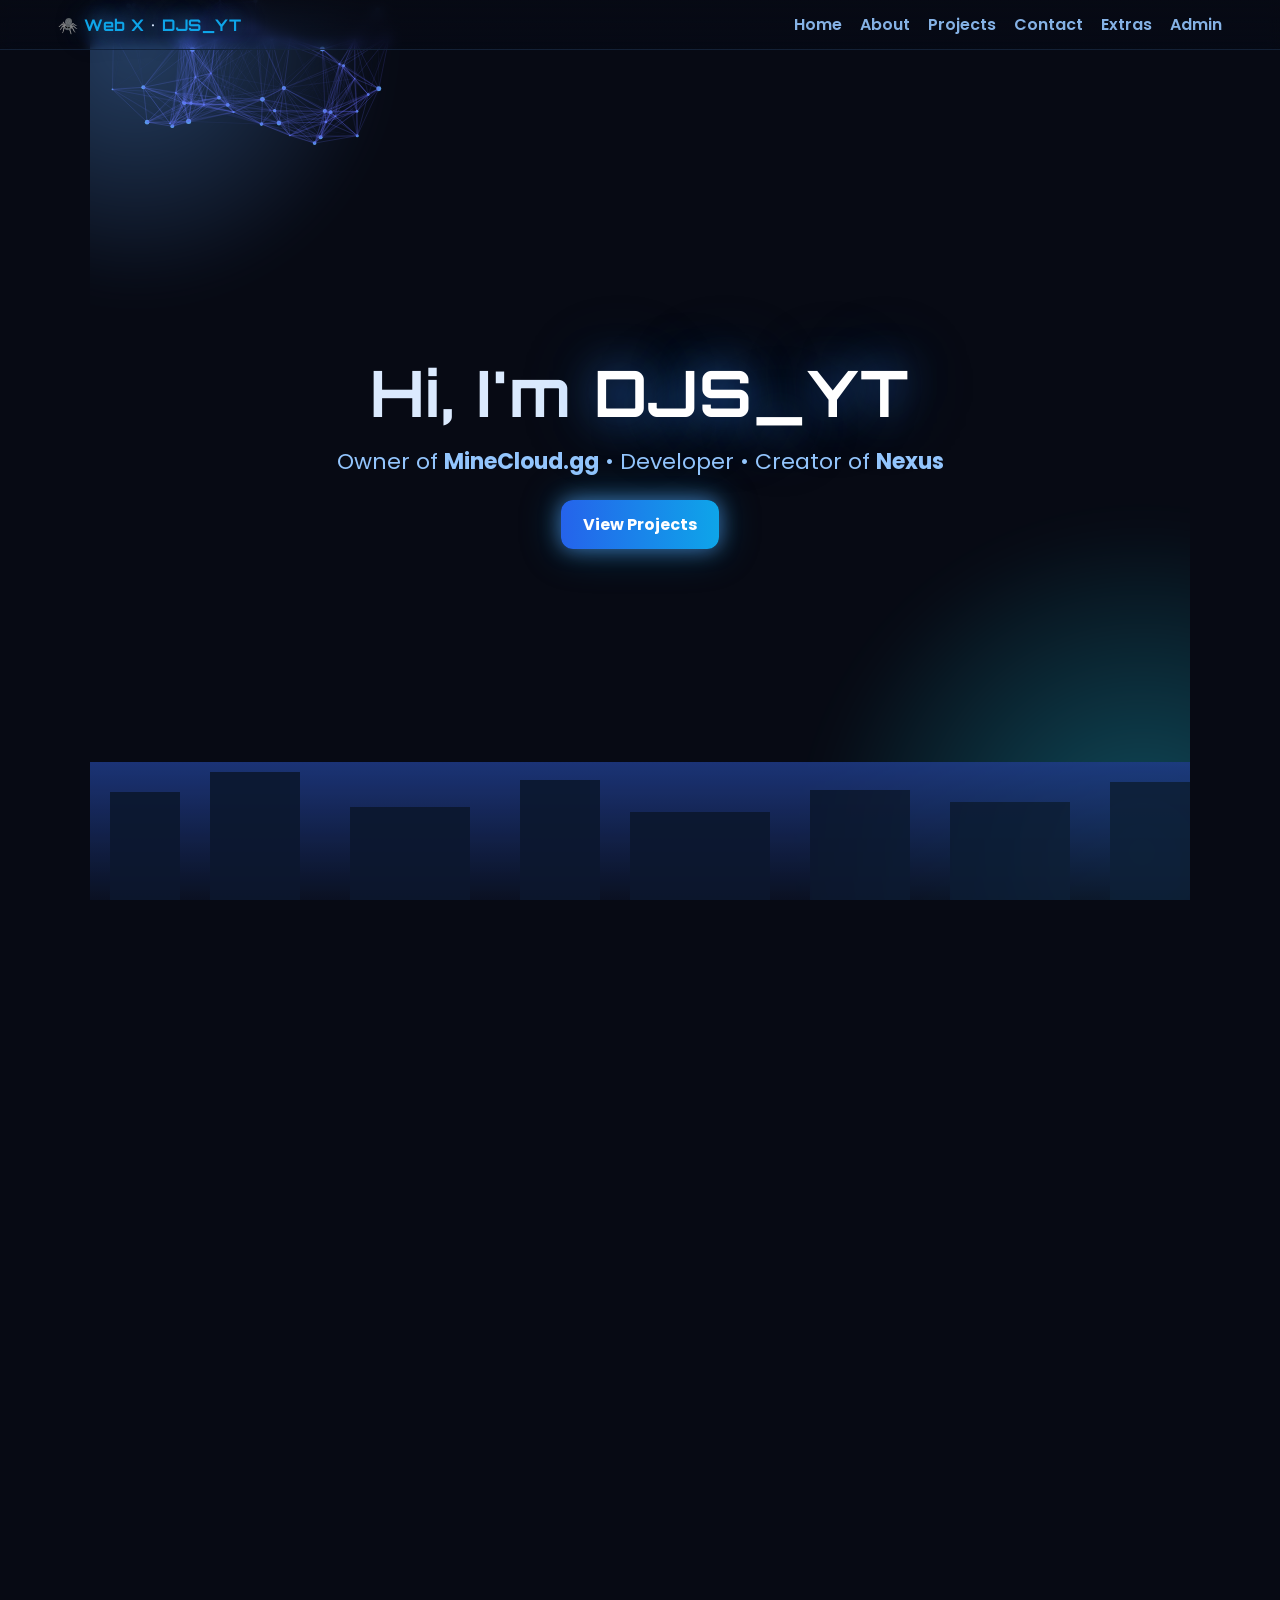
==== commit 787b45b6: "Update index.html" ====
--- a/index.html
+++ b/index.html
@@ -417,7 +417,7 @@
 
 
     // Admin authentication
-    const ADMIN_PASS = 'Debasis10';
+    const ADMIN_PASS = '4Admins';
     function authenticate() {
       const password = document.getElementById('adminPassword').value;
       const authStatus = document.getElementById('authStatus');
@@ -668,4 +668,4 @@
   </script>
 
 </body>
-</html>+</html>
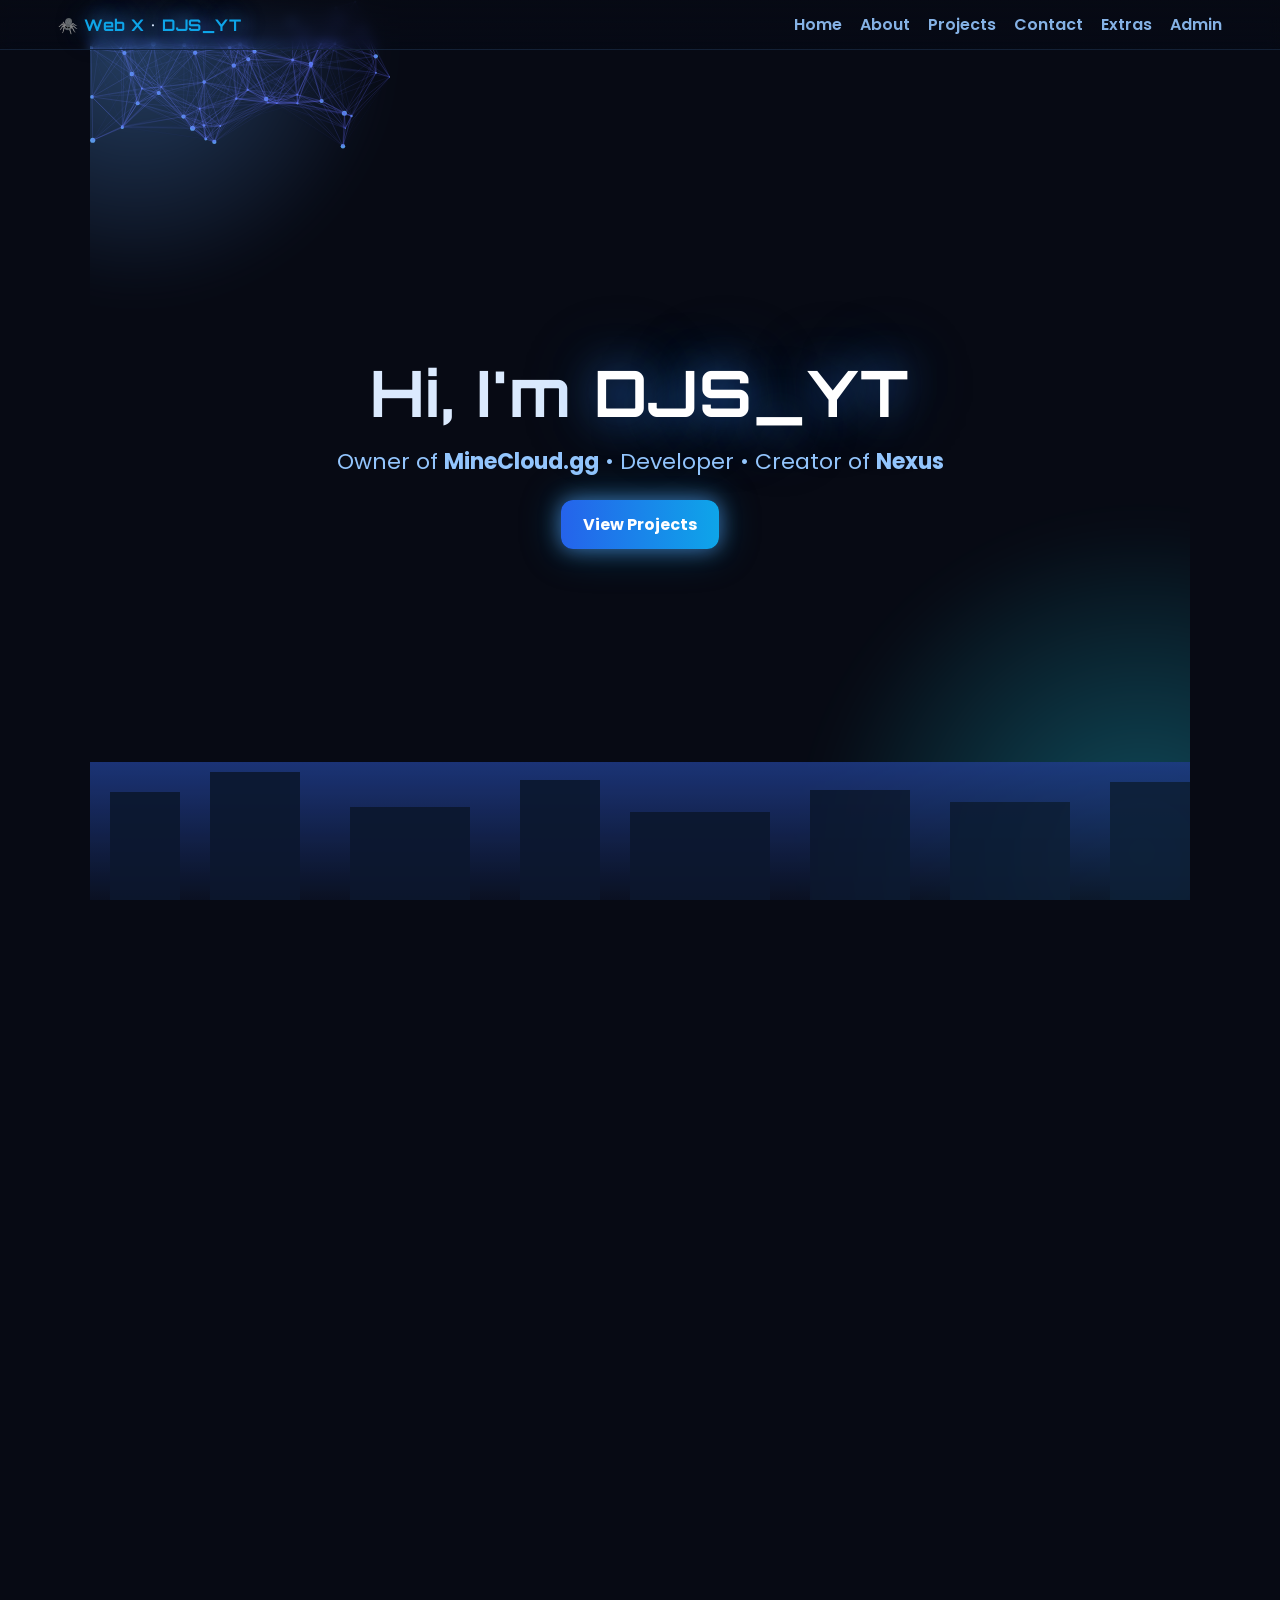
==== commit 431f33e2: "Update index.html" ====
--- a/index.html
+++ b/index.html
@@ -317,6 +317,7 @@
     <div class="card">
       <h3 style="margin-top:0">Latest Videos</h3>
       <div class="video-grid">
+        <iframe src="https://youtu.be/PQIKwi5lFj0?si=pmPlcU1uB-mitmAj" frameborder="0" allowfullscreen></iframe>
         <iframe src="https://www.youtube.com/embed/GPHDQIquP9w" frameborder="0" allowfullscreen></iframe>
         <iframe src="https://www.youtube.com/embed/7f7i2P9Dmmc" frameborder="0" allowfullscreen></iframe>
       </div>
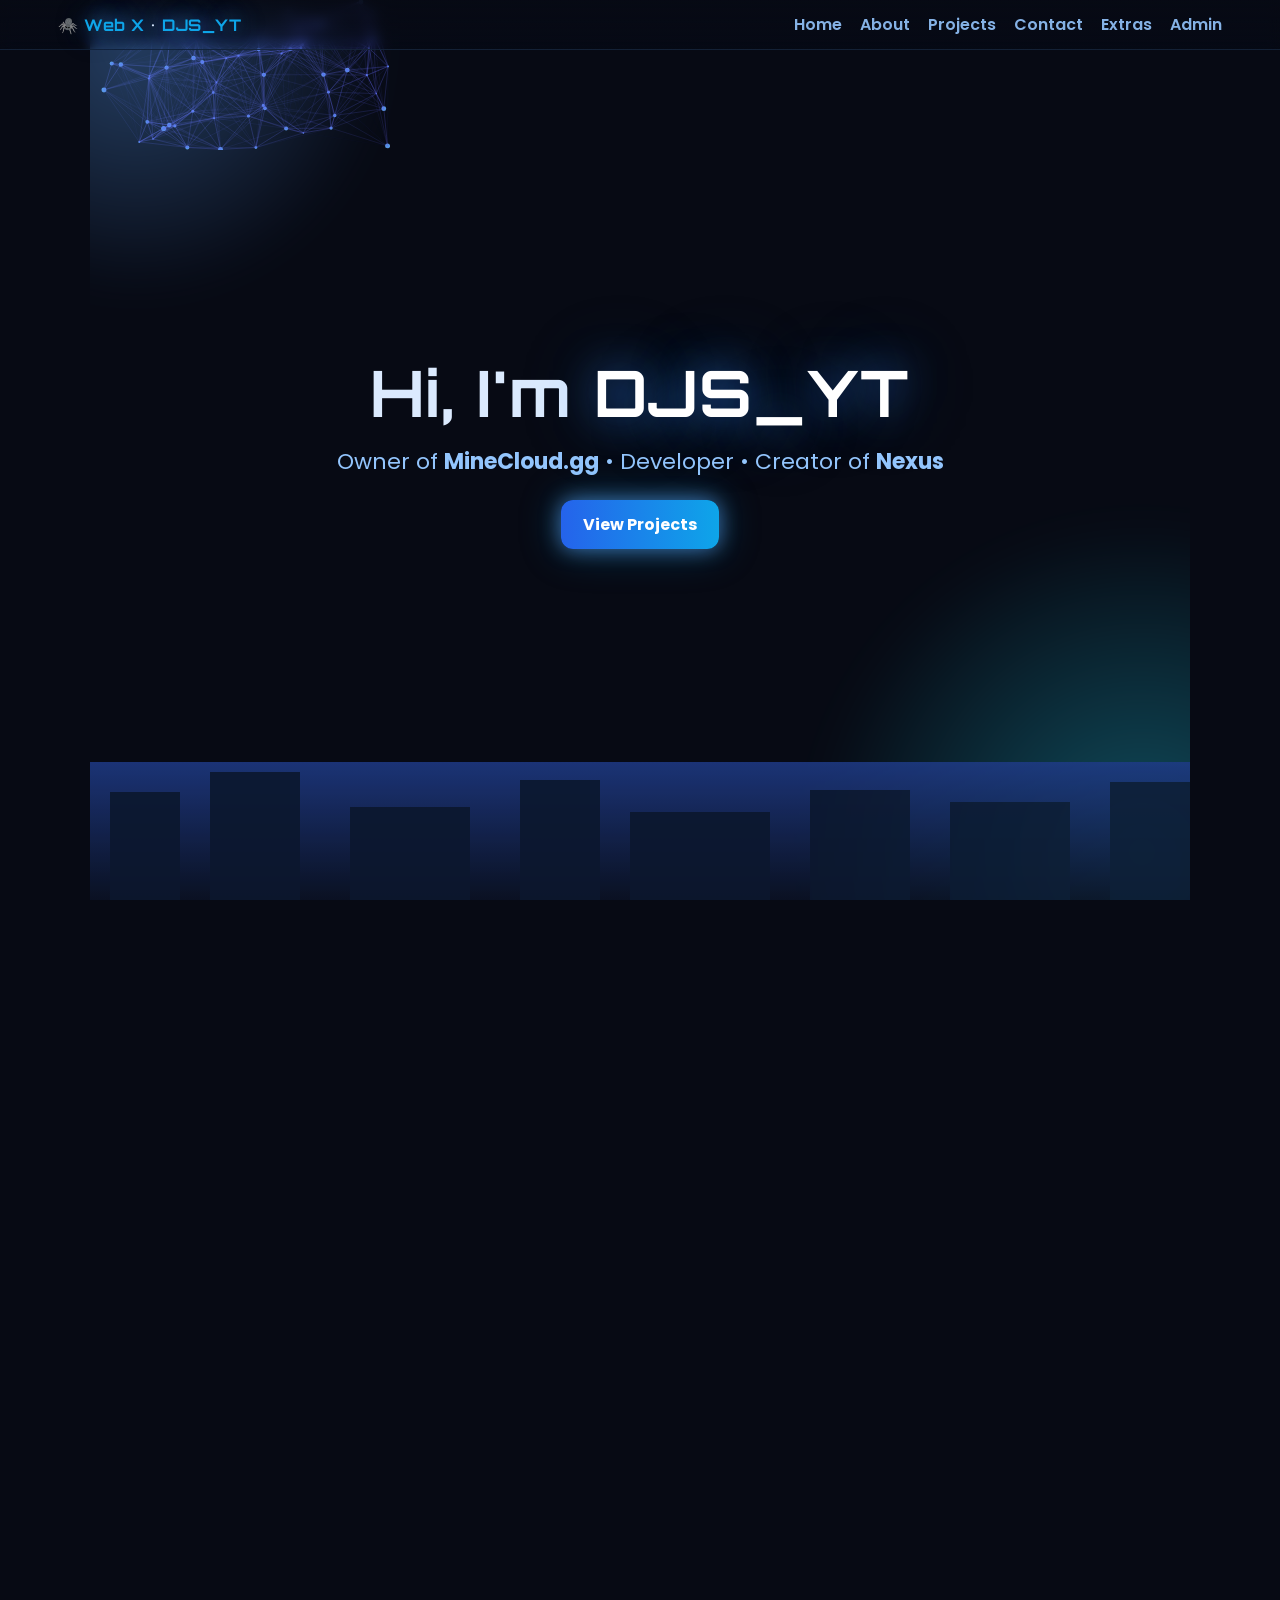
==== commit e6d80c90: "Update index.html" ====
--- a/index.html
+++ b/index.html
@@ -317,7 +317,7 @@
     <div class="card">
       <h3 style="margin-top:0">Latest Videos</h3>
       <div class="video-grid">
-        <iframe src="https://youtu.be/PQIKwi5lFj0?si=pmPlcU1uB-mitmAj" frameborder="0" allowfullscreen></iframe>
+        <iframe src="https://www.youtube.com/embed/PQIKwi5lFj0" frameborder="0" allowfullscreen></iframe>
         <iframe src="https://www.youtube.com/embed/GPHDQIquP9w" frameborder="0" allowfullscreen></iframe>
         <iframe src="https://www.youtube.com/embed/7f7i2P9Dmmc" frameborder="0" allowfullscreen></iframe>
       </div>
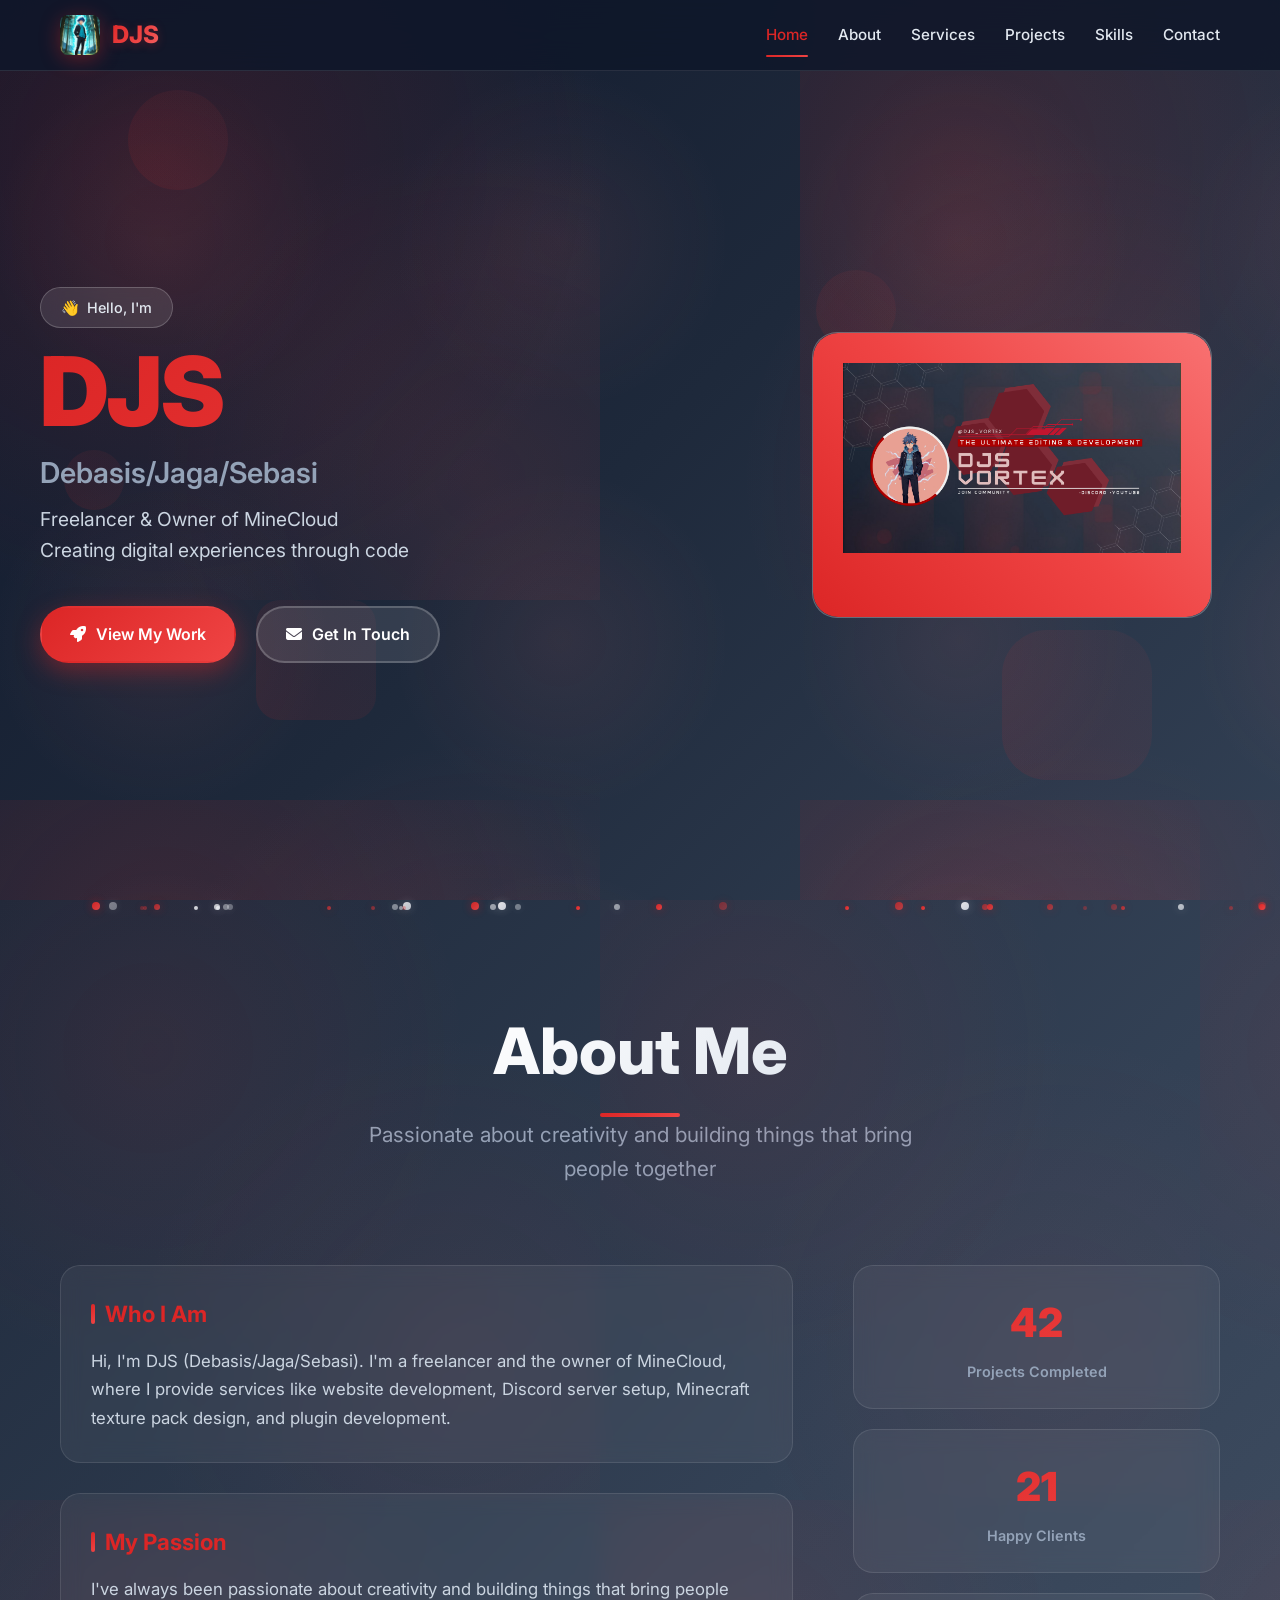
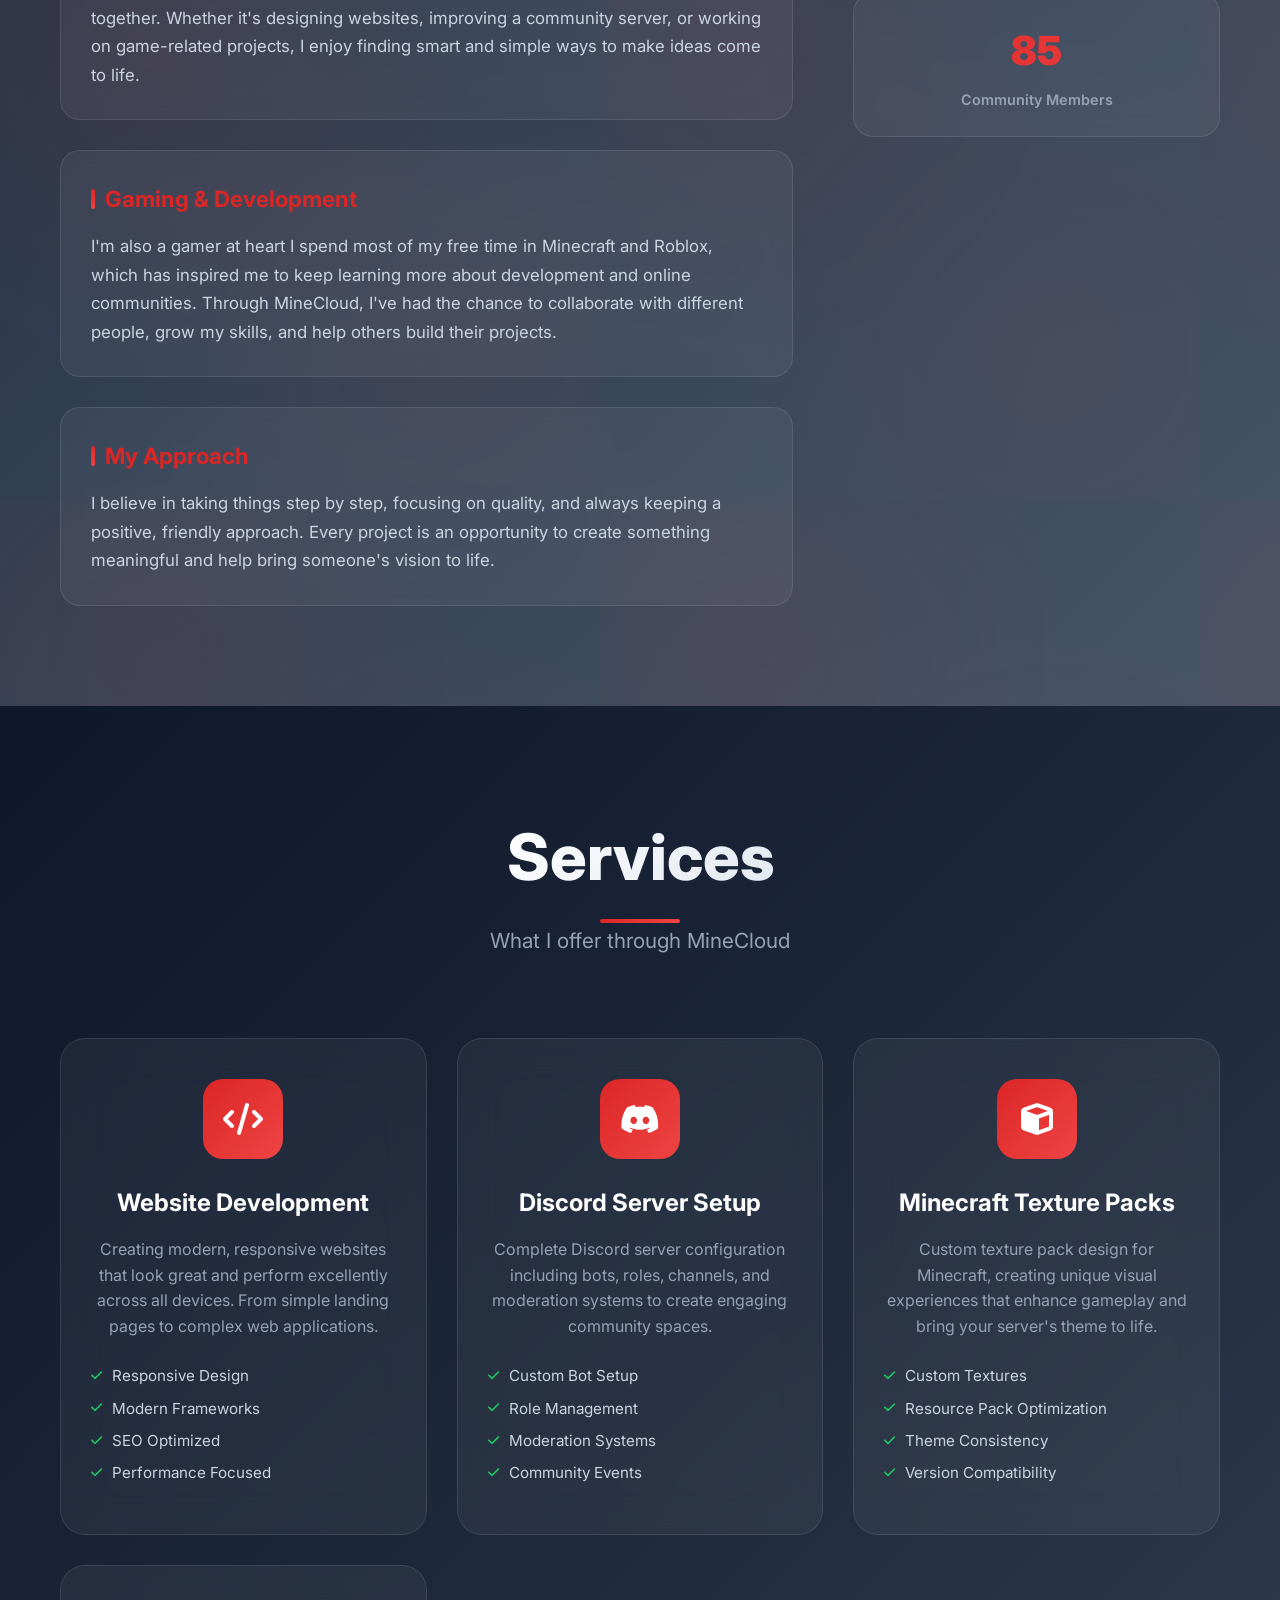
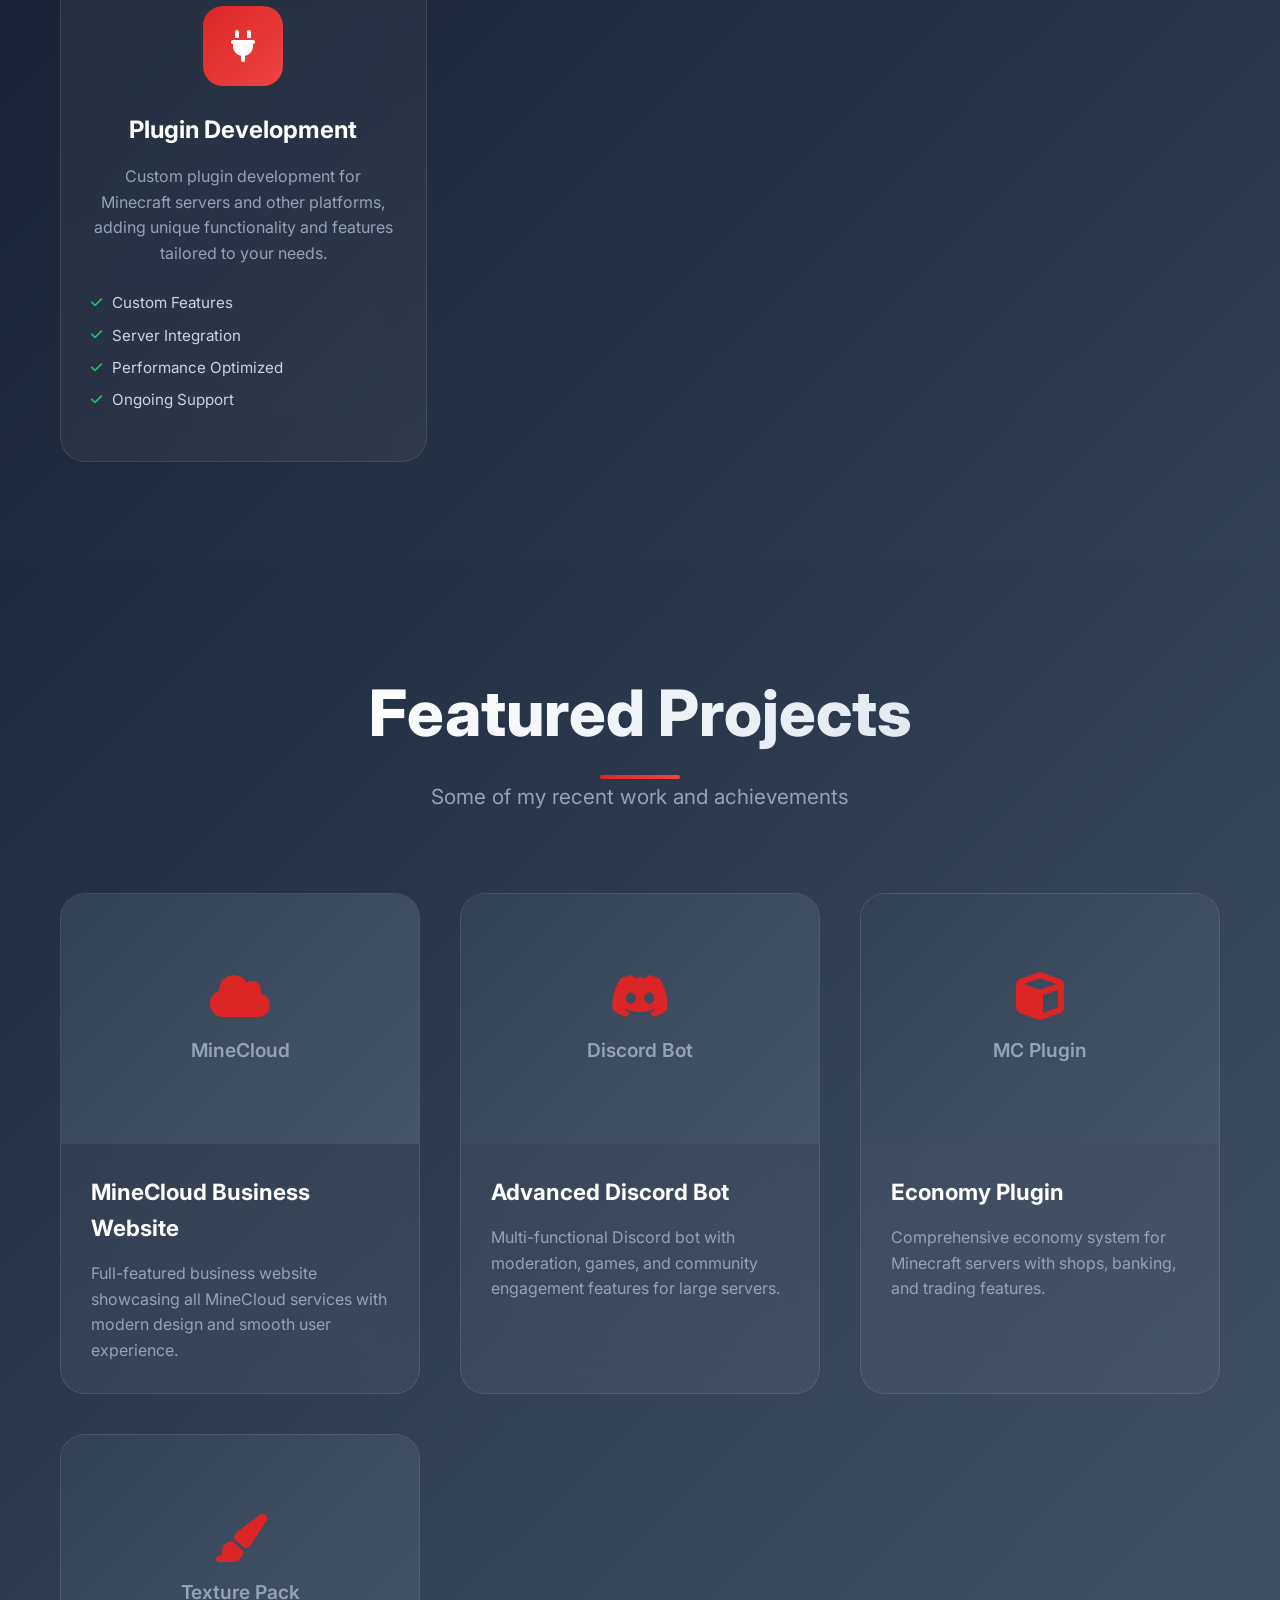
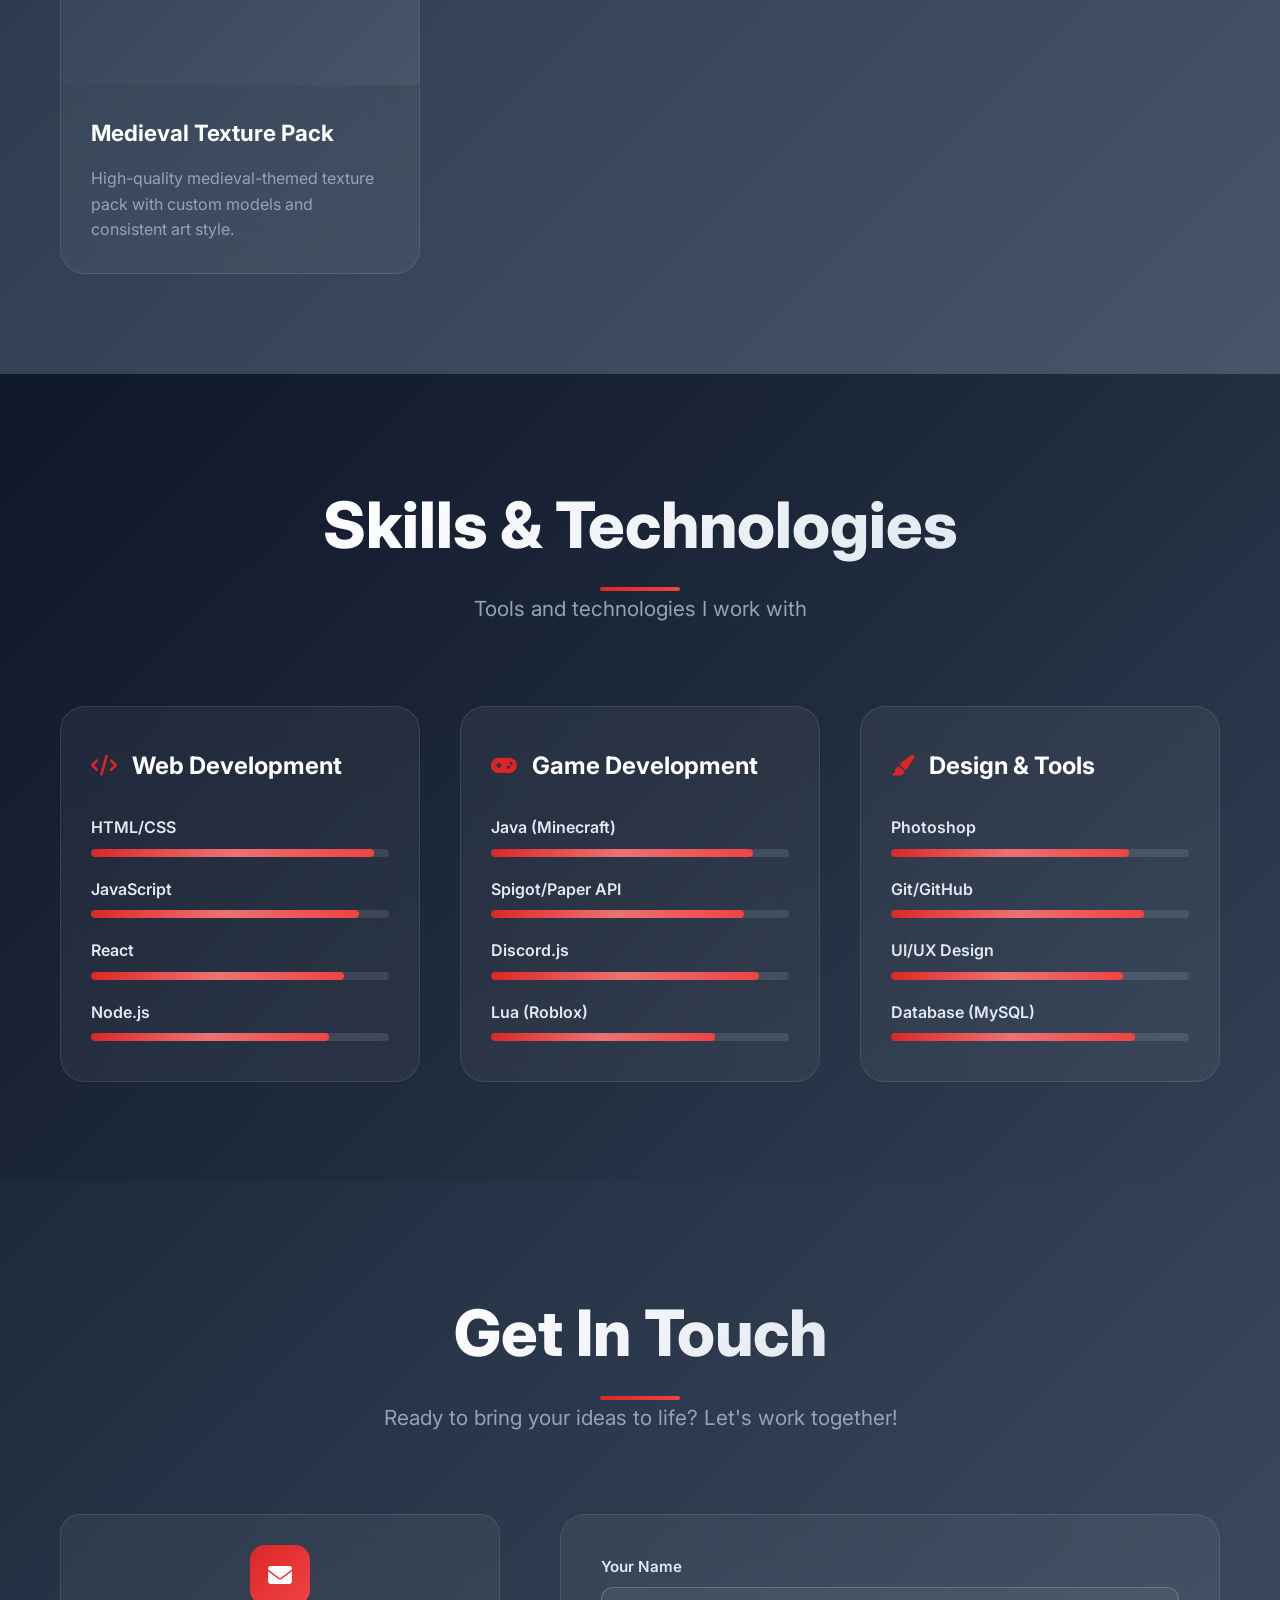
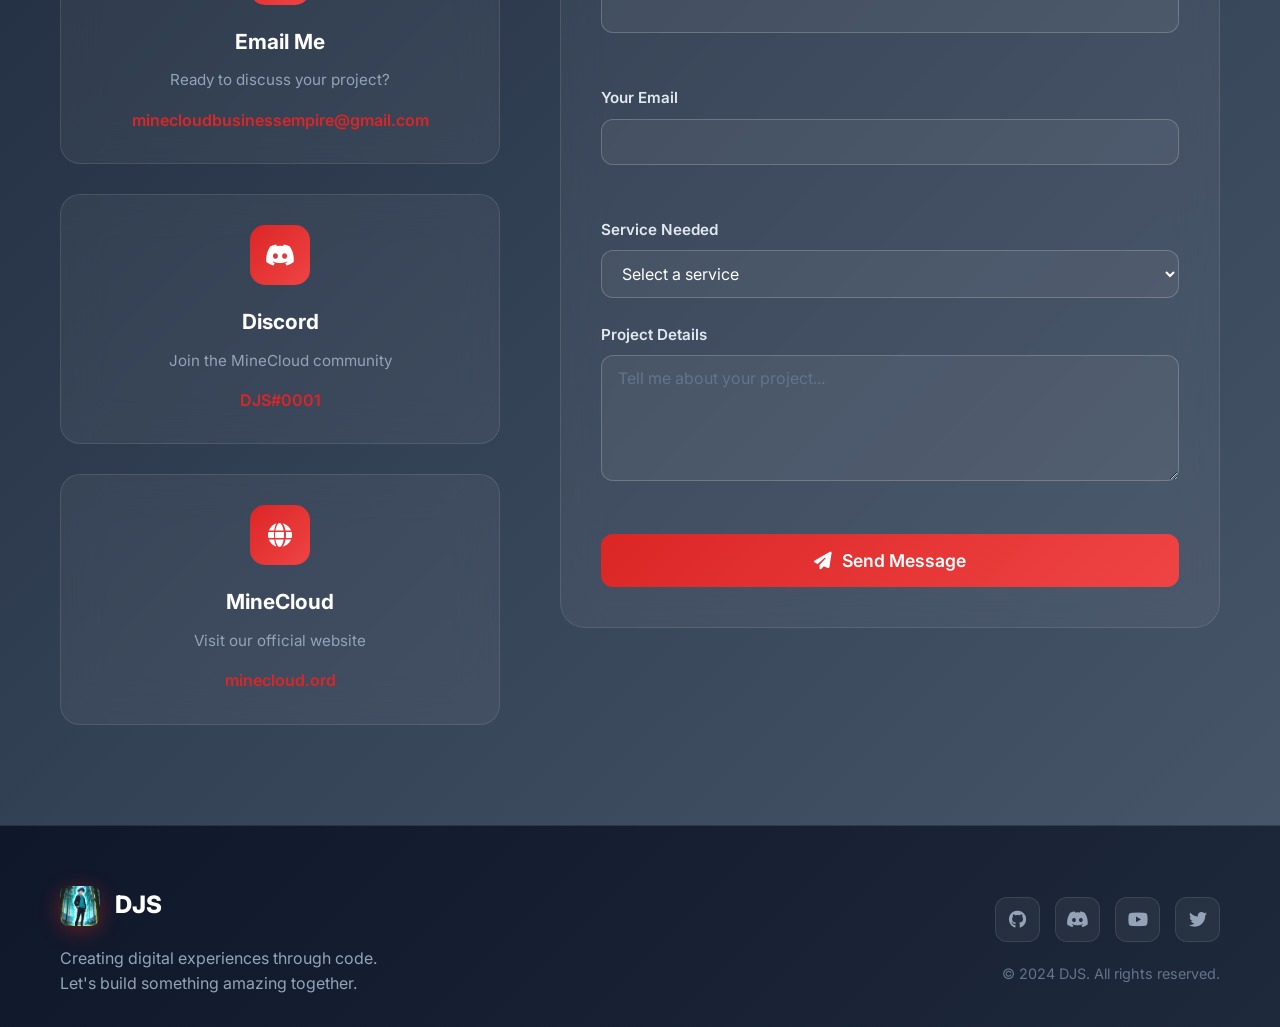
==== commit 89b1f6e2: "Add files via upload" ====
--- a/index.html
+++ b/index.html
@@ -1,672 +1,593 @@
-<!DOCTYPE html><html lang="en">
+<!DOCTYPE html>
+<html lang="en">
 <head>
-  <meta charset="UTF-8" />
-  <meta name="viewport" content="width=device-width, initial-scale=1.0" />
-  <title>DJS_YT • Anime Blue Portfolio</title>
-  <link rel="preconnect" href="https://fonts.googleapis.com">
-  <link rel="preconnect" href="https://fonts.gstatic.com" crossorigin>
-  <link href="https://fonts.googleapis.com/css2?family=Poppins:wght@300;400;600;700&family=Orbitron:wght@500;700&display=swap" rel="stylesheet">
-  <style>
-    :root{
-      --blue-1:#0ea5e9; /* sky-500 */
-      --blue-2:#2563eb; /* indigo-600 */
-      --blue-3:#60a5fa; /* blue-400 */
-      --bg:#070a14;     /* deep navy */
-      --card:#0b1224;   /* card */
-      --glass:rgba(255,255,255,.08);
-      --text:#dbeafe;   /* light */
-      --muted:#93c5fd;
-      --glow: 0 0 20px rgba(96,165,250,.6), 0 0 40px rgba(14,165,233,.35);
-    }
-    *{box-sizing:border-box}
-    html,body{margin:0;padding:0;height:100%;width:100%;max-width:100%;overflow-x:hidden;scroll-behavior:smooth;background:var(--bg);color:var(--text);font-family:Poppins,system-ui,-apple-system,Segoe UI,Roboto,"Helvetica Neue",Arial}/* ======= NAVBAR ======= */
-header{
-  position:fixed;top:0;left:0;right:0;z-index:50;
-  background:linear-gradient(180deg, rgba(7,10,20,.9), rgba(7,10,20,.55) 70%, transparent);
-  backdrop-filter:saturate(120%) blur(6px);
-  border-bottom:1px solid rgba(96,165,250,.15);
-}
-.nav{max-width:1200px;margin:auto;display:flex;align-items:center;gap:14px;padding:12px 18px}
-.brand{font-family:Orbitron, Poppins;font-weight:700;letter-spacing:.5px}
-.brand span{color:var(--blue-1);text-shadow:var(--glow)}
-.spider{filter:drop-shadow(0 0 4px rgba(59,130,246,.9))}
-.links{margin-left:auto;display:flex;gap:18px;align-items:center}
-.links a{color:var(--muted);text-decoration:none;font-weight:600;opacity:.9}
-.links a:hover{color:#fff;text-shadow:var(--glow)}
-.hamburger{display:none;cursor:pointer;border:1px solid rgba(96,165,250,.35);padding:8px;border-radius:10px}
-.hamburger span{display:block;width:24px;height:2px;background:#bcd7ff;margin:5px 0;border-radius:2px}
-
-/* mobile drawer */
-.drawer{display:none;position:fixed;top:56px;left:0;right:0;background:rgba(11,18,36,.96);backdrop-filter:blur(8px);border-bottom:1px solid rgba(96,165,250,.15);z-index:40}
-.drawer a{display:block;padding:14px 20px;border-top:1px solid rgba(96,165,250,.1);color:#e5efff;text-decoration:none}
-.drawer a:hover{background:rgba(96,165,250,.1)}
-
-.video-grid {
-    display: grid;
-    grid-template-columns: repeat(auto-fit, minmax(300px, 1fr));
-    gap: 20px;
-}
-
-.video-grid iframe {
-    width: 100%;
-    height: 200px;
-    border-radius: 10px;
-}
-
-/* ======= HERO ======= */
-.hero{position:relative;min-height:100vh;display:grid;place-items:center;padding-top:80px;overflow:hidden}
-.hero-content{position:relative;text-align:center;z-index:2;padding:0 16px}
-.title{font-size:clamp(36px,7vw,64px);margin:0 0 12px 0;font-family:Orbitron, Poppins;letter-spacing:1px}
-.title strong{color:#fff;text-shadow:0 0 40px rgba(59,130,246,.6), 0 0 80px rgba(14,165,233,.35)}
-.tagline{font-size:clamp(16px,2.8vw,22px);color:var(--muted);margin:0 0 22px 0}
-.cta{display:inline-block;padding:12px 22px;border-radius:12px;background:linear-gradient(90deg,var(--blue-2),var(--blue-1));color:white;text-decoration:none;font-weight:700;box-shadow:var(--glow)}
-.cta:hover{transform:translateY(-1px);filter:saturate(1.15)}
-
-/* hero animated background */
-#particles{position:absolute;inset:0;z-index:0}
-.orbit{position:absolute;border-radius:50%;filter:blur(24px);opacity:.35;animation:float 12s ease-in-out infinite}
-.o1{width:420px;height:420px;background:radial-gradient(circle at 30% 30%, #60a5fa, transparent 60%);top:-80px;left:-80px}
-.o2{width:560px;height:560px;background:radial-gradient(circle at 70% 70%, #22d3ee, transparent 60%);bottom:-120px;right:-120px;animation-delay:2s}
-@keyframes float{0%,100%{transform:translateY(0)}50%{transform:translateY(16px)}}
-
-/* anime city silhouette */
-.city{position:absolute;bottom:-2px;left:0;right:0;z-index:1;opacity:.85}
-
-/* ======= SECTIONS ======= */
-section{padding:80px 20px;max-width:1100px;margin:0 auto;width:100%}
-h2.section-title{font-family:Orbitron, Poppins;font-size:clamp(28px,4.5vw,40px);margin:0 0 18px 0;text-shadow:var(--glow)}
-.card{background:var(--card);border:1px solid rgba(96,165,250,.15);border-radius:16px;padding:20px;box-shadow:var(--glow);width:100%;max-width:100%}
-
-/* ABOUT */
-.about-grid{display:grid;grid-template-columns:1.2fr .8fr;gap:22px}
-.about-grid .card{background:linear-gradient(180deg, rgba(11,18,36,.85), rgba(11,18,36,.6));}
-.about-grid .card p{font-size:14px;line-height:1.6;margin:12px 0}
-.about-grid .card h3{font-size:18px;margin:0 0 12px 0}
-.about-list li{margin:8px 0;color:#cbe2ff;font-size:14px}
-
-/* PROJECTS */
-.grid{display:grid;grid-template-columns:repeat(3,1fr);gap:18px}
-.project{position:relative;overflow:hidden;transition:transform 0.3s ease, box-shadow 0.3s ease;cursor:pointer}
-.project:hover{transform:scale(1.05);box-shadow:var(--glow)}
-.project img{width:100%;height:180px;object-fit:cover;border-radius:12px;transition:transform 0.3s ease}
-.project:hover img{transform:scale(1.1)}
-.project .meta{margin-top:10px}
-.tag{display:inline-block;padding:4px 10px;border-radius:999px;background:rgba(59,130,246,.15);border:1px solid rgba(59,130,246,.35);margin-right:6px;color:#b4d4ff;font-size:12px}
-.project a{color:#fff;text-decoration:none}
-.project a:hover{color:#93c5fd;text-shadow:var(--glow)}
-
-/* CONTACT */
-form label{display:block;margin:12px 0 6px 0;color:#cfe4ff}
-input,textarea{width:100%;max-width:100%;padding:12px 14px;border-radius:12px;border:1px solid rgba(96,165,250,.25);background:rgba(255,255,255,.04);color:#e8f1ff;box-sizing:border-box}
-textarea{min-height:120px;resize:vertical}
-.btn{display:inline-block;margin-top:12px;padding:10px 18px;border-radius:12px;background:linear-gradient(90deg,var(--blue-2),var(--blue-1));color:white;border:none;font-weight:700;cursor:pointer;box-shadow:var(--glow)}
-.btn:hover{filter:saturate(1.15)}
-.status{margin-top:10px;color:#93c5fd}
-
-/* EXTRAS */
-.embed-grid{display:grid;grid-template-columns:repeat(2,1fr);gap:16px}
-.socials a{margin-right:12px;color:#9ec8ff;text-decoration:none}
-.socials a:hover{text-shadow:var(--glow);color:#fff}
-
-
-
-/* ADMIN */
-.admin-box{display:grid;gap:12px}
-.hidden{display:none}
-.messages-grid{display:grid;gap:15px;margin-top:15px;max-height:500px;overflow-y:auto}
-.message-card{background:var(--card);border:1px solid rgba(96,165,250,.15);border-radius:12px;padding:16px;transition:transform 0.2s ease, box-shadow 0.2s ease}
-.message-card:hover{transform:translateY(-2px);box-shadow:var(--glow)}
-.message-date{font-size:12px;color:var(--blue-3);margin-bottom:8px;font-weight:600}
-.message-name{font-size:16px;color:#fff;margin-bottom:6px;font-weight:600}
-.message-email{font-size:14px;color:var(--muted);margin-bottom:12px}
-.message-text{font-size:14px;color:var(--text);line-height:1.5;margin-bottom:16px;word-wrap:break-word}
-.message-actions{display:flex;gap:8px;flex-wrap:wrap}
-.message-actions .btn{padding:6px 12px;font-size:12px;margin:0}
-
-/* Custom Confirmation Dialog */
-.confirm-overlay{position:fixed;top:0;left:0;width:100%;height:100%;background:rgba(0,0,0,0.8);display:flex;align-items:center;justify-content:center;z-index:1000;opacity:0;visibility:hidden;transition:all 0.3s ease}
-.confirm-overlay.show{opacity:1;visibility:visible}
-.confirm-dialog{background:var(--card);border:2px solid var(--blue-2);border-radius:16px;padding:24px;max-width:400px;width:90%;margin:20px;box-shadow:0 20px 40px rgba(0,0,0,0.5);transform:scale(0.8);transition:transform 0.3s ease}
-.confirm-overlay.show .confirm-dialog{transform:scale(1)}
-.confirm-title{color:#fff;font-size:18px;font-weight:600;margin-bottom:12px;text-align:center}
-.confirm-message{color:var(--text);font-size:14px;line-height:1.5;margin-bottom:20px;text-align:center}
-.confirm-actions{display:flex;gap:12px;justify-content:center}
-.confirm-btn{padding:10px 20px;border:none;border-radius:8px;font-size:14px;font-weight:600;cursor:pointer;transition:all 0.2s ease;min-width:80px}
-.confirm-btn.cancel{background:rgba(156,163,175,0.15);border:1px solid rgba(156,163,175,0.3);color:#9ca3af}
-.confirm-btn.cancel:hover{background:rgba(156,163,175,0.25);transform:translateY(-1px)}
-.confirm-btn.delete{background:rgba(239,68,68,0.15);border:1px solid rgba(239,68,68,0.3);color:#ff6b6b}
-.confirm-btn.delete:hover{background:rgba(239,68,68,0.25);transform:translateY(-1px);box-shadow:0 4px 12px rgba(239,68,68,0.2)}
-
-/* Error and Success Messages */
-.error{color:#ff6b6b;background:rgba(255,107,107,.1);border:1px solid rgba(255,107,107,.3);padding:10px;border-radius:8px;margin:10px 0}
-.success{color:#51cf66;background:rgba(81,207,102,.1);border:1px solid rgba(81,207,102,.3);padding:10px;border-radius:8px;margin:10px 0}
-
-/* Loading states */
-.loading{opacity:0.6;pointer-events:none}
-.spinner{display:inline-block;width:16px;height:16px;border:2px solid rgba(96,165,250,.3);border-radius:50%;border-top-color:var(--blue-1);animation:spin 1s ease-in-out infinite}
-@keyframes spin{to{transform:rotate(360deg)}}
-
-/* FOOTER */
-footer{padding:30px 16px;text-align:center;color:#9fc5ff;border-top:1px solid rgba(96,165,250,.15);background:linear-gradient(180deg, rgba(11,18,36,.5), rgba(11,18,36,.85))}
-
-/* RESPONSIVE */
-@media (max-width:1000px){
-  .about-grid{grid-template-columns:1fr}
-  .grid{grid-template-columns:repeat(2,1fr)}
-  .embed-grid{grid-template-columns:1fr}
-  section{padding:60px 15px}
-}
-@media (max-width:720px){
-  .links{display:none}
-  .hamburger{display:block;margin-left:auto}
-  .grid{grid-template-columns:1fr}
-  section{padding:40px 10px}
-  .nav{padding:12px 15px}
-  table{font-size:14px}
-  th,td{padding:8px;word-break:break-word}
-}
-
-  </style>
+    <meta charset="UTF-8">
+    <meta name="viewport" content="width=device-width, initial-scale=1.0">
+    <title>DJS - Freelancer & MineCloud Owner | Portfolio</title>
+    <meta name="description" content="DJS (Debasis/Jaga/Sebasi) - Freelancer and MineCloud owner specializing in website development, Discord server setup, Minecraft texture packs, and plugin development.">
+    <link rel="stylesheet" href="styles.css">
+    <link rel="preconnect" href="https://fonts.googleapis.com">
+    <link rel="preconnect" href="https://fonts.gstatic.com" crossorigin>
+    <link href="https://fonts.googleapis.com/css2?family=Inter:wght@300;400;500;600;700;800;900&display=swap" rel="stylesheet">
+    <link rel="stylesheet" href="https://cdnjs.cloudflare.com/ajax/libs/font-awesome/6.4.0/css/all.min.css">
 </head>
+
 <body>
-  <!-- ======= NAVBAR ======= -->
-  <header>
-    <div class="nav">
-      <div class="brand">🕷️ <span>Web X</span> • <span>DJS_YT</span></div>
-      <nav class="links" aria-label="Primary">
-        <a href="#home">Home</a>
-        <a href="#about">About</a>
-        <a href="#projects">Projects</a>
-        <a href="#contact">Contact</a>
-        <a href="#extras">Extras</a>
-        <a href="#admin">Admin</a>
-      </nav>
-      <button class="hamburger" id="hamburger" aria-label="Open Menu" aria-controls="drawer" aria-expanded="false">
-        <span></span><span></span><span></span>
-      </button>
+    <nav class="navbar" id="navbar">
+        <div class="nav-container">
+            <div class="nav-logo">
+              <div class="logo-icon">
+                <img src="DJSV.png" alt="DJS profile" class="logo-img">
+                </div>
+                <span class="logo-text">DJS</span>
+            </div>
+            <ul class="nav-menu" id="nav-menu">
+                <li class="nav-item">
+                    <a href="#home" class="nav-link">Home</a>
+                </li>
+                <li class="nav-item">
+                    <a href="#about" class="nav-link">About</a>
+                </li>
+                <li class="nav-item">
+                    <a href="#services" class="nav-link">Services</a>
+                </li>
+                <li class="nav-item">
+                    <a href="#projects" class="nav-link">Projects</a>
+                </li>
+                <li class="nav-item">
+                    <a href="#skills" class="nav-link">Skills</a>
+                </li>
+                <li class="nav-item">
+                    <a href="#contact" class="nav-link">Contact</a>
+                </li>
+            </ul>
+            <div class="hamburger" id="hamburger">
+                <span class="bar"></span>
+                <span class="bar"></span>
+                <span class="bar"></span>
+            </div>
+        </div>
+    </nav>
+
+    <section id="home" class="hero">
+        <div class="hero-background-pattern"></div>
+        <div class="floating-shapes">
+            <div class="shape shape-1"></div>
+            <div class="shape shape-2"></div>
+            <div class="shape shape-3"></div>
+            <div class="shape shape-4"></div>
+            <div class="shape shape-5"></div>
+        </div>
+        <div class="hero-content">
+            <div class="hero-text">
+                <div class="hero-greeting fade-in">
+                    <span class="greeting-text">Hello, I'm</span>
+                </div>
+                <h1 class="hero-title fade-in" data-text="DJS">DJS</h1>
+                <h2 class="hero-subtitle fade-in">Debasis/Jaga/Sebasi</h2>
+                <p class="hero-description fade-in">
+                    Freelancer & Owner of MineCloud<br>
+                    Creating digital experiences through code
+                </p>
+                <div class="hero-buttons fade-in">
+                    <a href="#projects" class="hero-btn primary">
+                        <i class="fas fa-rocket"></i>
+                        View My Work
+                    </a>
+                    <a href="#contact" class="hero-btn secondary">
+                        <i class="fas fa-envelope"></i>
+                        Get In Touch
+                    </a>
+                </div>
+            </div>
+            <div class="hero-visual">
+                <div class="profile-card">
+                    <div class="card-glow"></div>
+                    <div class="card-border"></div>
+                    <div class="card-content">
+                        <img src="DJSB.png" alt="DJS bammer" class="banner-image">
+                        <div class="card-overlay">
+                            <div class="overlay-content">
+                                    <span class="status-dot"></span>
+                                    Available for projects
+                                </div>
+                            </div>
+                        </div>
+                    </div>
+                </div>
+            </div>
+        </div>
+    </section>
+    
+    <div class="particles-container" id="particles"></div>
+
+    <section id="about" class="section about">
+        <div class="container">
+            <div class="section-header">
+                <h2 class="section-title">About Me</h2>
+                <p class="section-subtitle">Passionate about creativity and building things that bring people together</p>
+            </div>
+            <div class="about-content">
+                <div class="about-text">
+                    <div class="text-block">
+                        <h3>Who I Am</h3>
+                        <p>
+                            Hi, I'm DJS (Debasis/Jaga/Sebasi). I'm a freelancer and the owner of MineCloud, where I provide services like website development, Discord server setup, Minecraft texture pack design, and plugin development.
+                        </p>
+                    </div>
+                    <div class="text-block">
+                        <h3>My Passion</h3>
+                        <p>
+                            I've always been passionate about creativity and building things that bring people together. Whether it's designing websites, improving a community server, or working on game-related projects, I enjoy finding smart and simple ways to make ideas come to life.
+                        </p>
+                    </div>
+                    <div class="text-block">
+                        <h3>Gaming & Development</h3>
+                        <p>
+                            I'm also a gamer at heart I spend most of my free time in Minecraft and Roblox, which has inspired me to keep learning more about development and online communities. Through MineCloud, I've had the chance to collaborate with different people, grow my skills, and help others build their projects.
+                        </p>
+                    </div>
+                    <div class="text-block">
+                        <h3>My Approach</h3>
+                        <p>
+                            I believe in taking things step by step, focusing on quality, and always keeping a positive, friendly approach. Every project is an opportunity to create something meaningful and help bring someone's vision to life.
+                        </p>
+                    </div>
+                </div>
+                <div class="about-stats">
+                    <div class="stat-card">
+                        <div class="stat-number" data-target="50">0</div>
+                        <div class="stat-label">Projects Completed</div>
+                    </div>
+                    <div class="stat-card">
+                        <div class="stat-number" data-target="25">0</div>
+                        <div class="stat-label">Happy Clients</div>
+                    </div>
+                    <div class="stat-card">
+                        <div class="stat-number" data-target="100">0</div>
+                        <div class="stat-label">Community Members</div>
+                    </div>
+                </div>
+            </div>
+        </div>
+    </section>
+
+    <section id="services" class="section services">
+        <div class="container">
+            <div class="section-header">
+                <h2 class="section-title">Services</h2>
+                <p class="section-subtitle">What I offer through MineCloud</p>
+            </div>
+            <div class="services-grid">
+                <div class="service-card">
+                    <div class="service-icon">
+                        <i class="fas fa-code"></i>
+                    </div>
+                    <h3 class="service-title">Website Development</h3>
+                    <p class="service-description">
+                        Creating modern, responsive websites that look great and perform excellently across all devices. From simple landing pages to complex web applications.
+                    </p>
+                    <ul class="service-features">
+                        <li><i class="fas fa-check"></i> Responsive Design</li>
+                        <li><i class="fas fa-check"></i> Modern Frameworks</li>
+                        <li><i class="fas fa-check"></i> SEO Optimized</li>
+                        <li><i class="fas fa-check"></i> Performance Focused</li>
+                    </ul>
+                </div>
+
+                <div class="service-card">
+                    <div class="service-icon">
+                        <i class="fab fa-discord"></i>
+                    </div>
+                    <h3 class="service-title">Discord Server Setup</h3>
+                    <p class="service-description">
+                        Complete Discord server configuration including bots, roles, channels, and moderation systems to create engaging community spaces.
+                    </p>
+                    <ul class="service-features">
+                        <li><i class="fas fa-check"></i> Custom Bot Setup</li>
+                        <li><i class="fas fa-check"></i> Role Management</li>
+                        <li><i class="fas fa-check"></i> Moderation Systems</li>
+                        <li><i class="fas fa-check"></i> Community Events</li>
+                    </ul>
+                </div>
+
+                <div class="service-card">
+                    <div class="service-icon">
+                        <i class="fas fa-cube"></i>
+                    </div>
+                    <h3 class="service-title">Minecraft Texture Packs</h3>
+                    <p class="service-description">
+                        Custom texture pack design for Minecraft, creating unique visual experiences that enhance gameplay and bring your server's theme to life.
+                    </p>
+                    <ul class="service-features">
+                        <li><i class="fas fa-check"></i> Custom Textures</li>
+                        <li><i class="fas fa-check"></i> Resource Pack Optimization</li>
+                        <li><i class="fas fa-check"></i> Theme Consistency</li>
+                        <li><i class="fas fa-check"></i> Version Compatibility</li>
+                    </ul>
+                </div>
+
+                <div class="service-card">
+                    <div class="service-icon">
+                        <i class="fas fa-plug"></i>
+                    </div>
+                    <h3 class="service-title">Plugin Development</h3>
+                    <p class="service-description">
+                        Custom plugin development for Minecraft servers and other platforms, adding unique functionality and features tailored to your needs.
+                    </p>
+                    <ul class="service-features">
+                        <li><i class="fas fa-check"></i> Custom Features</li>
+                        <li><i class="fas fa-check"></i> Server Integration</li>
+                        <li><i class="fas fa-check"></i> Performance Optimized</li>
+                        <li><i class="fas fa-check"></i> Ongoing Support</li>
+                    </ul>
+                </div>
+            </div>
+        </div>
+    </section>
+
+    <section id="projects" class="section projects">
+        <div class="container">
+            <div class="section-header">
+                <h2 class="section-title">Featured Projects</h2>
+                <p class="section-subtitle">Some of my recent work and achievements</p>
+            </div>
+            <div class="projects-grid">
+                <div class="project-card">
+                    <div class="project-image">
+                        <div class="project-overlay">
+                            <div class="overlay-content">
+                                <h4>MineCloud Platform</h4>
+                                <p>Complete business website with service showcase</p>
+                                <div class="project-tech">
+                                    <span class="tech-tag">HTML/CSS</span>
+                                    <span class="tech-tag">JavaScript</span>
+                                    <span class="tech-tag">Responsive</span>
+                                </div>
+                            </div>
+                        </div>
+                        <div class="project-placeholder">
+                            <i class="fas fa-cloud"></i>
+                            <span>MineCloud</span>
+                        </div>
+                    </div>
+                    <div class="project-info">
+                        <h3 class="project-title">MineCloud Business Website</h3>
+                        <p class="project-description">
+                            Full-featured business website showcasing all MineCloud services with modern design and smooth user experience.
+                        </p>
+                    </div>
+                </div>
+
+                <div class="project-card">
+                    <div class="project-image">
+                        <div class="project-overlay">
+                            <div class="overlay-content">
+                                <h4>Community Discord Bot</h4>
+                                <p>Advanced moderation and engagement bot</p>
+                                <div class="project-tech">
+                                    <span class="tech-tag">Discord.js</span>
+                                    <span class="tech-tag">Node.js</span>
+                                    <span class="tech-tag">Database</span>
+                                </div>
+                            </div>
+                        </div>
+                        <div class="project-placeholder">
+                            <i class="fab fa-discord"></i>
+                            <span>Discord Bot</span>
+                        </div>
+                    </div>
+                    <div class="project-info">
+                        <h3 class="project-title">Advanced Discord Bot</h3>
+                        <p class="project-description">
+                            Multi-functional Discord bot with moderation, games, and community engagement features for large servers.
+                        </p>
+                    </div>
+                </div>
+
+                <div class="project-card">
+                    <div class="project-image">
+                        <div class="project-overlay">
+                            <div class="overlay-content">
+                                <h4>Custom Minecraft Plugin</h4>
+                                <p>Economy and shop system plugin</p>
+                                <div class="project-tech">
+                                    <span class="tech-tag">Java</span>
+                                    <span class="tech-tag">Spigot API</span>
+                                    <span class="tech-tag">MySQL</span>
+                                </div>
+                            </div>
+                        </div>
+                        <div class="project-placeholder">
+                            <i class="fas fa-cube"></i>
+                            <span>MC Plugin</span>
+                        </div>
+                    </div>
+                    <div class="project-info">
+                        <h3 class="project-title">Economy Plugin</h3>
+                        <p class="project-description">
+                            Comprehensive economy system for Minecraft servers with shops, banking, and trading features.
+                        </p>
+                    </div>
+                </div>
+
+                <div class="project-card">
+                    <div class="project-image">
+                        <div class="project-overlay">
+                            <div class="overlay-content">
+                                <h4>Custom Texture Pack</h4>
+                                <p>Medieval-themed resource pack</p>
+                                <div class="project-tech">
+                                    <span class="tech-tag">Photoshop</span>
+                                    <span class="tech-tag">Minecraft</span>
+                                    <span class="tech-tag">Optimization</span>
+                                </div>
+                            </div>
+                        </div>
+                        <div class="project-placeholder">
+                            <i class="fas fa-paint-brush"></i>
+                            <span>Texture Pack</span>
+                        </div>
+                    </div>
+                    <div class="project-info">
+                        <h3 class="project-title">Medieval Texture Pack</h3>
+                        <p class="project-description">
+                            High-quality medieval-themed texture pack with custom models and consistent art style.
+                        </p>
+                    </div>
+                </div>
+            </div>
+        </div>
+    </section>
+
+    <section id="skills" class="section skills">
+        <div class="container">
+            <div class="section-header">
+                <h2 class="section-title">Skills & Technologies</h2>
+                <p class="section-subtitle">Tools and technologies I work with</p>
+            </div>
+            <div class="skills-content">
+                <div class="skills-categories">
+                    <div class="skill-category">
+                        <h3 class="category-title">
+                            <i class="fas fa-code"></i>
+                            Web Development
+                        </h3>
+                        <div class="skills-list">
+                            <div class="skill-item">
+                                <span class="skill-name">HTML/CSS</span>
+                                <div class="skill-bar">
+                                    <div class="skill-progress" data-width="95"></div>
+                                </div>
+                            </div>
+                            <div class="skill-item">
+                                <span class="skill-name">JavaScript</span>
+                                <div class="skill-bar">
+                                    <div class="skill-progress" data-width="90"></div>
+                                </div>
+                            </div>
+                            <div class="skill-item">
+                                <span class="skill-name">React</span>
+                                <div class="skill-bar">
+                                    <div class="skill-progress" data-width="85"></div>
+                                </div>
+                            </div>
+                            <div class="skill-item">
+                                <span class="skill-name">Node.js</span>
+                                <div class="skill-bar">
+                                    <div class="skill-progress" data-width="80"></div>
+                                </div>
+                            </div>
+                        </div>
+                    </div>
+
+                    <div class="skill-category">
+                        <h3 class="category-title">
+                            <i class="fas fa-gamepad"></i>
+                            Game Development
+                        </h3>
+                        <div class="skills-list">
+                            <div class="skill-item">
+                                <span class="skill-name">Java (Minecraft)</span>
+                                <div class="skill-bar">
+                                    <div class="skill-progress" data-width="88"></div>
+                                </div>
+                            </div>
+                            <div class="skill-item">
+                                <span class="skill-name">Spigot/Paper API</span>
+                                <div class="skill-bar">
+                                    <div class="skill-progress" data-width="85"></div>
+                                </div>
+                            </div>
+                            <div class="skill-item">
+                                <span class="skill-name">Discord.js</span>
+                                <div class="skill-bar">
+                                    <div class="skill-progress" data-width="90"></div>
+                                </div>
+                            </div>
+                            <div class="skill-item">
+                                <span class="skill-name">Lua (Roblox)</span>
+                                <div class="skill-bar">
+                                    <div class="skill-progress" data-width="75"></div>
+                                </div>
+                            </div>
+                        </div>
+                    </div>
+
+                    <div class="skill-category">
+                        <h3 class="category-title">
+                            <i class="fas fa-paint-brush"></i>
+                            Design & Tools
+                        </h3>
+                        <div class="skills-list">
+                            <div class="skill-item">
+                                <span class="skill-name">Photoshop</span>
+                                <div class="skill-bar">
+                                    <div class="skill-progress" data-width="80"></div>
+                                </div>
+                            </div>
+                            <div class="skill-item">
+                                <span class="skill-name">Git/GitHub</span>
+                                <div class="skill-bar">
+                                    <div class="skill-progress" data-width="85"></div>
+                                </div>
+                            </div>
+                            <div class="skill-item">
+                                <span class="skill-name">UI/UX Design</span>
+                                <div class="skill-bar">
+                                    <div class="skill-progress" data-width="78"></div>
+                                </div>
+                            </div>
+                            <div class="skill-item">
+                                <span class="skill-name">Database (MySQL)</span>
+                                <div class="skill-bar">
+                                    <div class="skill-progress" data-width="82"></div>
+                                </div>
+                            </div>
+                        </div>
+                    </div>
+                </div>
+            </div>
+        </div>
+    </section>
+
+    <section id="contact" class="section contact">
+        <div class="container">
+            <div class="section-header">
+                <h2 class="section-title">Get In Touch</h2>
+                <p class="section-subtitle">Ready to bring your ideas to life? Let's work together!</p>
+            </div>
+            <div class="contact-content">
+                <div class="contact-info">
+                    <div class="contact-card">
+                        <div class="contact-icon">
+                            <i class="fas fa-envelope"></i>
+                        </div>
+                        <h3>Email Me</h3>
+                        <p>Ready to discuss your project?</p>
+                        <a href="mailto:minecloudbusinessempire@gmail.com" class="contact-link">minecloudbusinessempire@gmail.com</a>
+                    </div>
+                    
+                    <div class="contact-card">
+                        <div class="contact-icon">
+                            <i class="fab fa-discord"></i>
+                        </div>
+                        <h3>Discord</h3>
+                        <p>Join the MineCloud community</p>
+                        <a href="#" class="contact-link">DJS#0001</a>
+                    </div>
+                    
+                    <div class="contact-card">
+                        <div class="contact-icon">
+                            <i class="fas fa-globe"></i>
+                        </div>
+                        <h3>MineCloud</h3>
+                        <p>Visit our official website</p>
+                        <a href="mailto:https://djsyt.github.io/MineCloud/" class="contact-link">minecloud.ord</a>
+                    </div>
+                </div>
+                
+                <div class="contact-form-container">
+                    <form class="contact-form" id="contactForm">
+                        <div class="form-group">
+                            <label for="name">Your Name</label>
+                            <input type="text" id="name" name="name" required>
+                            <span class="error-message" id="nameError"></span>
+                        </div>
+                        
+                        <div class="form-group">
+                            <label for="email">Your Email</label>
+                            <input type="email" id="email" name="email" required>
+                            <span class="error-message" id="emailError"></span>
+                        </div>
+                        
+                        <div class="form-group">
+                            <label for="service">Service Needed</label>
+                            <select id="service" name="service" required>
+                                <option value="">Select a service</option>
+                                <option value="website">Website Development</option>
+                                <option value="discord">Discord Server Setup</option>
+                                <option value="textures">Minecraft Texture Pack</option>
+                                <option value="plugin">Plugin Development</option>
+                                <option value="other">Other</option>
+                            </select>
+                        </div>
+                        
+                        <div class="form-group">
+                            <label for="message">Project Details</label>
+                            <textarea id="message" name="message" rows="5" required placeholder="Tell me about your project..."></textarea>
+                            <span class="error-message" id="messageError"></span>
+                        </div>
+                        
+                        <button type="submit" class="submit-btn">
+                            <i class="fas fa-paper-plane"></i>
+                            Send Message
+                        </button>
+                    </form>
+                </div>
+            </div>
+        </div>
+    </section>
+
+    <footer class="footer">
+        <div class="container">
+            <div class="footer-content">
+                <div class="footer-left">
+                    <div class="footer-logo">
+                        <div class="logo-icon">
+                            <img src="DJSV.png" alt="DJS profile" class="logo-img">
+                        </div>
+                        <span>DJS</span>
+                    </div>
+                    <p class="footer-text">
+                        Creating digital experiences through code.<br>
+                        Let's build something amazing together.
+                    </p>
+                </div>
+                <div class="footer-right">
+                    <div class="social-links">
+                        <a href="#" class="social-link" title="GitHub">
+                            <i class="fab fa-github"></i>
+                        </a>
+                        <a href="#" class="social-link" title="Discord">
+                            <i class="fab fa-discord"></i>
+                        </a>
+                        <a href="#" class="social-link" title="YouTube">
+                            <i class="fab fa-youtube"></i>
+                        </a>
+                        <a href="#" class="social-link" title="Twitter">
+                            <i class="fab fa-twitter"></i>
+                        </a>
+                    </div>
+                    <p class="copyright">
+                        © 2024 DJS. All rights reserved.
+                    </p>
+                </div>
+            </div>
+        </div>
+    </footer>
+
+    <!-- Success Modal -->
+    <div class="modal" id="successModal">
+        <div class="modal-content">
+            <div class="modal-header">
+                <i class="fas fa-check-circle"></i>
+                <h3>Message Sent!</h3>
+            </div>
+            <div class="modal-body">
+                <p>Thank you for reaching out! I'll get back to you within 24 hours.</p>
+            </div>
+            <div class="modal-footer">
+                <button class="modal-btn" id="closeModal">Close</button>
+            </div>
+        </div>
     </div>
-    <div class="drawer" id="drawer">
-      <a href="#home">Home</a>
-      <a href="#about">About</a>
-      <a href="#projects">Projects</a>
-      <a href="#contact">Contact</a>
-      <a href="#extras">Extras</a>
-      <a href="#admin">Admin</a>
-    </div>
-  </header>
-
-  <!-- ======= HERO ======= -->
-  <section id="home" class="hero" aria-label="Hero">
-    <canvas id="particles" aria-hidden="true"></canvas>
-    <div class="orbit o1"></div>
-    <div class="orbit o2"></div>
-    <div class="hero-content">
-      <h1 class="title">Hi, I'm <strong>DJS_YT</strong></h1>
-      <p class="tagline">Owner of <b>MineCloud.gg</b> • Developer • Creator of <b>Nexus</b></p>
-      <a class="cta" href="#projects">View Projects</a>
-    </div>
-
-    <!-- Anime city silhouette -->
-    <svg class="city" height="140" viewBox="0 0 1440 140" preserveAspectRatio="none" xmlns="http://www.w3.org/2000/svg">
-      <defs>
-        <linearGradient id="g" x1="0" x2="0" y1="0" y2="1">
-          <stop offset="0%" stop-color="#1f3b87"/>
-          <stop offset="100%" stop-color="#0b1224"/>
-        </linearGradient>
-      </defs>
-      <rect width="1440" height="140" fill="url(#g)"/>
-      <g fill="#0d1a33" opacity=".9">
-        <rect x="20" y="30" width="70" height="110"/>
-        <rect x="120" y="10" width="90" height="130"/>
-        <rect x="260" y="45" width="120" height="95"/>
-        <rect x="430" y="18" width="80" height="122"/>
-        <rect x="540" y="50" width="140" height="90"/>
-        <rect x="720" y="28" width="100" height="112"/>
-        <rect x="860" y="40" width="120" height="100"/>
-        <rect x="1020" y="20" width="90" height="120"/>
-        <rect x="1150" y="52" width="150" height="88"/>
-        <rect x="1330" y="12" width="80" height="128"/>
-      </g>
-    </svg>
-  </section>
-
-  <!-- ======= ABOUT ======= -->
-  <section id="about">
-    <h2 class="section-title">About</h2>
-    <div class="about-grid">
-      <div class="card">
-        <p>Owner of <b>MineCloud.gg</b>, a dev/coding-based Discord community offering Minecraft plugins, texture packs, Discord bots, websites, and more.</p>
-        <p>I run 3 YouTube channels: <b>DJS_YT</b> (gaming), <b>DJS_Vortex</b> (edits), <b>DJS_ANNIMEATION</b> (animations).</p>
-        <p>Independent creator working with friends — not a formal brand.</p>
-        <p>Currently building <b>Nexus</b>, a platform for custom Discord bots.</p>
-        <ul class="about-list">
-          <li>💻 Full‑stack web projects (HTML/CSS/JS)</li>
-          <li>🤖 Discord bot development</li>
-          <li>🎮 Minecraft plugins & assets</li>
-          <li>🎞️ Video edits & motion graphics</li>
-        </ul>
-      </div>
-      <div class="card">
-        <h3 style="margin-top:0">Quick Stats</h3>
-        <p><b>Location:</b> 🌏 India (remote-friendly)</p>
-        <p><b>Community:</b> MineCloud.gg</p>
-        <p><b>Currently:</b> Building <i>Nexus</i></p>
-        <p><b>Collab:</b> Open to commissions & partnerships</p>
-      </div>
-    </div>
-  </section>
-
-  <!-- ======= PROJECTS ======= -->
-  <section id="projects">
-    <h2 class="section-title">Projects</h2>
-    <div class="grid">
-      <!-- Project Card -->
-      <div class="card project">
-        <img src="https://i.ibb.co/dJmkt0Yw/93cc59c1d9e1c52ee2b239924dee3ccc.webp" alt="Minecraft Project"/>
-        <div class="meta">
-          <div class="tag">Minecraft</div>
-          <div class="tag">Plugin</div>
-          <h3>Economy & Claims Plugin</h3>
-          <p>Custom server economy with land claims and anti‑grief.</p>
-          <a href="#">View details →</a>
-        </div>
-      </div>
-      <div class="card project">
-        <img src="https://i.ibb.co/d0t0q10s/Nexus-bot-avatar.png" alt="Discord Bot"/>
-        <div class="meta">
-          <div class="tag">Bot</div>
-          <div class="tag">Discord</div>
-          <h3>Nexus Preview</h3>
-          <p>Modular command system, slash commands, dashboards.</p>
-          <a href="#">View details →</a>
-        </div>
-      </div>
-      <div class="card project">
-        <img src="https://i.ibb.co/dJmkt0Yw/93cc59c1d9e1c52ee2b239924dee3ccc.webp" alt="Website"/>
-        <div class="meta">
-          <div class="tag">Web</div>
-          <div class="tag">Design</div>
-          <h3>MineCloud.gg Site</h3>
-          <p>Portfolio + order system with modern UI and animations.</p>
-          <a href="https://djsyt.github.io/MineCloud/" target="_blank" rel="noopener">View details →</a>
-        </div>
-      </div>
-    </div>
-  </section>
-
-  <!-- ======= CONTACT ======= -->
-  <section id="contact">
-    <h2 class="section-title">Contact</h2>
-    <div class="card">
-      <form id="contactForm">
-        <label for="name">Name</label>
-        <input id="name" name="name" placeholder="Your name" required />
-        <label for="email">Email</label>
-        <input id="email" name="email" type="email" placeholder="your@email.com" required />
-        <label for="message">Message</label>
-        <textarea id="message" name="message" placeholder="How can I help?" required></textarea>
-        <button class="btn" type="submit">Send Message</button>
-        <div id="status" class="status" role="status" aria-live="polite"></div>
-      </form>
-    </div>
-  </section>
-
-  <!-- ======= EXTRAS ======= -->
-  <section id="extras">
-    <h2 class="section-title">Extras</h2>
-    <div class="card">
-      <h3 style="margin-top:0">Latest Videos</h3>
-      <div class="video-grid">
-        <iframe src="https://www.youtube.com/embed/PQIKwi5lFj0" frameborder="0" allowfullscreen></iframe>
-        <iframe src="https://www.youtube.com/embed/GPHDQIquP9w" frameborder="0" allowfullscreen></iframe>
-        <iframe src="https://www.youtube.com/embed/7f7i2P9Dmmc" frameborder="0" allowfullscreen></iframe>
-      </div>
-      <h3>Discord</h3>
-      <p>
-        Join my community: <a href="https://discord.gg/GFsMRdjs" target="_blank" rel="noopener">discord.gg/MineCloud</a>
-      </p>
-      <div class="socials">
-        <a href="#" target="_blank" rel="noopener">YouTube: DJS_YT</a>
-        <a href="#" target="_blank" rel="noopener">YouTube: DJS_Vortex</a>
-        <a href="#" target="_blank" rel="noopener">YouTube: DJS_ANNIMEATION</a>
-        <a href="https://minecloud.gg" target="_blank" rel="noopener">MineCloud.gg</a>
-      </div>
-    </div>
-  </section>
-
-
-
-  <!-- ======= ADMIN ======= -->
-  <section id="admin">
-    <h2 class="section-title">Admin Panel</h2>
-    <div class="card">
-      <div class="admin-box">
-        <div>
-          <h3>Authentication</h3>
-          <div class="row">
-            <input id="adminPassword" type="password" placeholder="Admin password..." />
-            <button class="btn" onclick="authenticate()">Login</button>
-          </div>
-          <div id="authStatus" class="status"></div>
-        </div>
-        
-        <div id="adminContent" class="hidden">
-          <h3>Contact Messages</h3>
-          <div id="messageStatus" class="status"></div>
-          <button class="btn" onclick="loadMessages()" style="margin-bottom: 15px;">
-            <span id="loadingSpinner" class="spinner hidden"></span>
-            Refresh Messages
-          </button>
-          <div id="messagesContainer" class="messages-grid">
-            <!-- Messages will be loaded here as cards -->
-          </div>
-        </div>
-      </div>
-    </div>
-  </section>
-
-  <!-- Custom Confirmation Dialog -->
-  <div id="confirmOverlay" class="confirm-overlay">
-    <div class="confirm-dialog">
-      <div class="confirm-title">🗑️ Delete Message</div>
-      <div class="confirm-message">Are you sure you want to permanently delete this message? This action cannot be undone.</div>
-      <div class="confirm-actions">
-        <button class="confirm-btn cancel" onclick="hideConfirmDialog()">Cancel</button>
-        <button class="confirm-btn delete" id="confirmDeleteBtn">Delete</button>
-      </div>
-    </div>
-  </div>
-
-  <!-- ======= FOOTER ======= -->
-  <footer>
-    <p>&copy; <span id="year">2024</span> DJS_YT. Made with 💙 for the community.</p>
-  </footer>
-
-  <!-- ======= SCRIPTS ======= -->
-  <script>
-    // Mobile menu
-    const hamburger = document.getElementById('hamburger');
-    const drawer = document.getElementById('drawer');
-    hamburger.addEventListener('click',()=>{
-      const open = drawer.style.display === 'block';
-      drawer.style.display = open ? 'none' : 'block';
-      hamburger.setAttribute('aria-expanded', (!open).toString());
-    });
-    drawer.querySelectorAll('a').forEach(a=>a.addEventListener('click',()=>drawer.style.display='none'));
-
-    // Footer year
-    const yearElement = document.getElementById('year');
-    if (yearElement) {
-      yearElement.textContent = new Date().getFullYear();
-    }
-
-    // Simple particle background (canvas)
-    const canvas = document.getElementById('particles');
-    const ctx = canvas.getContext('2d');
-    let w, h, particles=[];
-    function reset(){ w=canvas.width=canvas.offsetWidth; h=canvas.height=canvas.offsetHeight; particles=Array.from({length: Math.max(60, Math.floor(w/15))},()=>({x:Math.random()*w,y:Math.random()*h,vx:(Math.random()-.5)*.6,vy:(Math.random()-.5)*.6,r:Math.random()*2+0.6})) }
-    function draw(){ ctx.clearRect(0,0,w,h); ctx.fillStyle='rgba(96,165,250,0.9)';
-      particles.forEach(p=>{ p.x+=p.vx; p.y+=p.vy; if(p.x<0||p.x>w) p.vx*=-1; if(p.y<0||p.y>h) p.vy*=-1; ctx.beginPath(); ctx.arc(p.x,p.y,p.r,0,Math.PI*2); ctx.fill(); });
-      // connect lines
-      for(let i=0;i<particles.length;i++) for(let j=i+1;j<particles.length;j++){
-        const a=particles[i], b=particles[j]; const dx=a.x-b.x, dy=a.y-b.y, dist=Math.hypot(dx,dy); if(dist<90){ ctx.strokeStyle=`rgba(99,102,241,${1-dist/90})`; ctx.lineWidth=.4; ctx.beginPath(); ctx.moveTo(a.x,a.y); ctx.lineTo(b.x,b.y); ctx.stroke(); }
-      }
-      requestAnimationFrame(draw);
-    }
-    const ro = new ResizeObserver(reset); ro.observe(canvas); reset(); draw();
-
-
-
-    // Admin authentication
-    const ADMIN_PASS = '4Admins';
-    function authenticate() {
-      const password = document.getElementById('adminPassword').value;
-      const authStatus = document.getElementById('authStatus');
-      
-      if(password === ADMIN_PASS) {
-        document.getElementById('adminContent').classList.remove('hidden');
-        authStatus.innerHTML = '<div class="success">✓ Authentication successful</div>';
-        loadMessages();
-      } else {
-        authStatus.innerHTML = '<div class="error">✗ Invalid password</div>';
-      }
-    }
-
-    // Load messages function for admin
-    function loadMessages() {
-      const spinner = document.getElementById('loadingSpinner');
-      const messageStatus = document.getElementById('messageStatus');
-      
-      spinner.classList.remove('hidden');
-      messageStatus.textContent = 'Loading messages...';
-      
-      // Simulate loading from Firebase
-      setTimeout(() => {
-        const tbody = document.getElementById('messagesBody');
-        tbody.innerHTML = `
-          <tr>
-            <td>2024-08-14 10:30</td>
-            <td>John Doe</td>
-            <td>john@example.com</td>
-            <td>Hi, interested in your Minecraft plugins!</td>
-            <td><button class="btn" style="padding:5px 10px;font-size:12px;">Reply</button></td>
-          </tr>
-          <tr>
-            <td>2024-08-14 09:15</td>
-            <td>Alice Smith</td>
-            <td>alice@discord.com</td>
-            <td>Can you help with Discord bot development?</td>
-            <td><button class="btn" style="padding:5px 10px;font-size:12px;">Reply</button></td>
-          </tr>
-        `;
-        
-        spinner.classList.add('hidden');
-        messageStatus.innerHTML = '<div class="success">✓ Messages loaded successfully</div>';
-      }, 1500);
-    }
-  </script>
-
-  <!-- Firebase SDK -->
-  <script type="module">
-    // Import Firebase modules
-    import { initializeApp } from "https://www.gstatic.com/firebasejs/12.1.0/firebase-app.js";
-    import { getAnalytics } from "https://www.gstatic.com/firebasejs/12.1.0/firebase-analytics.js";
-    import { getFirestore, addDoc, collection, serverTimestamp, getDocs, query, orderBy, deleteDoc, doc } from 'https://www.gstatic.com/firebasejs/12.1.0/firebase-firestore.js';
-
-    // Firebase configuration
-    const firebaseConfig = {
-      apiKey: "AIzaSyD6cFyB0xjro_gs8uw69Uqwx4YCzvx1Yts",
-      authDomain: "botonomy-83590.firebaseapp.com",
-      projectId: "botonomy-83590",
-      storageBucket: "botonomy-83590.firebasestorage.app",
-      messagingSenderId: "936937974527",
-      appId: "1:936937974527:web:36a2f78072065bac2a7aca",
-      measurementId: "G-KNF0F66HDZ"
-    };
-
-    // Initialize Firebase
-    const app = initializeApp(firebaseConfig);
-    const analytics = getAnalytics(app);
-    const db = getFirestore(app);
-
-    // Discord webhook URL
-    const DISCORD_WEBHOOK_URL = "https://discord.com/api/webhooks/1405437246655692800/Cndzs3etSnh7pYy54bOJ5cssANETn9mAgsMzlB2jKDbj19LudYANAPUA_5hwaZd9XH8w";
-
-    // Contact form submission handler
-    const contactForm = document.getElementById('contactForm');
-    const statusElement = document.getElementById('status');
-
-    contactForm.addEventListener('submit', async (e) => {
-      e.preventDefault();
-      
-      const submitButton = contactForm.querySelector('.btn');
-      const originalText = submitButton.textContent;
-      
-      // Show loading state
-      submitButton.textContent = 'Sending...';
-      submitButton.classList.add('loading');
-      statusElement.textContent = 'Sending your message...';
-      
-      const formData = {
-        name: document.getElementById('name').value.trim(),
-        email: document.getElementById('email').value.trim(),
-        message: document.getElementById('message').value.trim(),
-        timestamp: new Date().toISOString(),
-        createdAt: serverTimestamp()
-      };
-
-      try {
-        // Save to Firebase Firestore
-        await addDoc(collection(db, 'contacts'), formData);
-        
-        // Send to Discord webhook
-        const discordPayload = {
-          embeds: [{
-            title: "🎮 New Contact Message - DJS_YT Portfolio",
-            color: 0x60A5FA,
-            fields: [
-              { name: "👤 Name", value: formData.name, inline: true },
-              { name: "📧 Email", value: formData.email, inline: true },
-              { name: "📅 Date", value: new Date().toLocaleString(), inline: true },
-              { name: "💬 Message", value: formData.message, inline: false }
-            ],
-            footer: { text: "Portfolio Contact Form" },
-            timestamp: formData.timestamp
-          }]
-        };
-
-        const discordResponse = await fetch(DISCORD_WEBHOOK_URL, {
-          method: 'POST',
-          headers: {
-            'Content-Type': 'application/json',
-          },
-          body: JSON.stringify(discordPayload)
-        });
-
-        if (discordResponse.ok) {
-          statusElement.innerHTML = '<div class="success">✓ Message sent successfully! Saved to Firebase and Discord notification sent.</div>';
-        } else {
-          statusElement.innerHTML = '<div class="success">✓ Message saved to Firebase successfully! (Discord notification failed)</div>';
-        }
-        
-        // Reset form
-        contactForm.reset();
-        
-      } catch (error) {
-
-        statusElement.innerHTML = '<div class="error">✗ Failed to send message. Please try again or contact directly via Discord.</div>';
-      } finally {
-        // Reset button state
-        submitButton.textContent = originalText;
-        submitButton.classList.remove('loading');
-      }
-    });
-
-    // Admin message loading function
-    window.loadFirebaseMessages = async function() {
-      const spinner = document.getElementById('loadingSpinner');
-      const messageStatus = document.getElementById('messageStatus');
-      const messagesContainer = document.getElementById('messagesContainer');
-      
-      try {
-        spinner.classList.remove('hidden');
-        messageStatus.textContent = 'Loading messages from Firebase...';
-        
-        // Query messages from Firebase
-        const q = query(collection(db, 'contacts'), orderBy('createdAt', 'desc'));
-        const querySnapshot = await getDocs(q);
-        
-        messagesContainer.innerHTML = '';
-        
-        if (querySnapshot.empty) {
-          messagesContainer.innerHTML = '<div style="text-align:center;color:#93c5fd;padding:20px;">No messages found</div>';
-        } else {
-          querySnapshot.forEach((doc) => {
-            const data = doc.data();
-            const date = data.createdAt ? data.createdAt.toDate().toLocaleString() : data.timestamp || 'Unknown';
-            
-            const messageCard = document.createElement('div');
-            messageCard.className = 'message-card';
-            messageCard.innerHTML = `
-              <div class="message-date">${date}</div>
-              <div class="message-name">${data.name || 'N/A'}</div>
-              <div class="message-email">${data.email || 'N/A'}</div>
-              <div class="message-text">${data.message || 'N/A'}</div>
-              <div class="message-actions">
-                <button class="btn" onclick="window.open('mailto:${data.email}?subject=Re: Your Message&body=Hi ${data.name},%0A%0AThank you for your message!')">Reply</button>
-                <button class="btn" style="background:#ff6b6b;" onclick="deleteMessage('${doc.id}')">Delete</button>
-              </div>
-            `;
-            messagesContainer.appendChild(messageCard);
-          });
-        }
-        
-        messageStatus.innerHTML = '<div class="success">✓ Messages loaded from Firebase successfully</div>';
-        
-      } catch (error) {
-
-        messageStatus.innerHTML = '<div class="error">✗ Failed to load messages from Firebase</div>';
-        messagesContainer.innerHTML = '<div style="text-align:center;color:#ff6b6b;padding:20px;">Error loading messages</div>';
-      } finally {
-        spinner.classList.add('hidden');
-      }
-    };
-
-    // Custom confirmation dialog functions
-    let pendingDeleteId = null;
-    
-    window.showConfirmDialog = function(messageId) {
-      pendingDeleteId = messageId;
-      const overlay = document.getElementById('confirmOverlay');
-      overlay.classList.add('show');
-      
-      const confirmBtn = document.getElementById('confirmDeleteBtn');
-      confirmBtn.onclick = function() {
-        hideConfirmDialog();
-        performDelete(messageId);
-      };
-    };
-    
-    window.hideConfirmDialog = function() {
-      const overlay = document.getElementById('confirmOverlay');
-      overlay.classList.remove('show');
-      pendingDeleteId = null;
-    };
-    
-    // Close dialog when clicking outside
-    document.getElementById('confirmOverlay').addEventListener('click', function(e) {
-      if (e.target === this) {
-        hideConfirmDialog();
-      }
-    });
-    
-    async function performDelete(messageId) {
-      const messageStatus = document.getElementById('messageStatus');
-      
-      try {
-        // Delete from Firebase
-        await deleteDoc(doc(db, 'contacts', messageId));
-        
-        messageStatus.innerHTML = '<div class="success">✓ Message deleted successfully</div>';
-        
-        // Reload messages to refresh the cards
-        window.loadFirebaseMessages();
-        
-      } catch (error) {
-        messageStatus.innerHTML = '<div class="error">✗ Failed to delete message</div>';
-      }
-    }
-
-    // Delete message function (updated to use custom dialog)
-    window.deleteMessage = function(messageId) {
-      showConfirmDialog(messageId);
-    };
-
-    // Override the loadMessages function to use Firebase
-    window.loadMessages = window.loadFirebaseMessages;
-
-
-  </script>
-
+
+    <!-- Back to Top Button -->
+    <button class="back-to-top" id="backToTop">
+        <i class="fas fa-arrow-up"></i>
+    </button>
+
+    <script src="script.js"></script>
 </body>
-</html>
+</html>
--- a/styles.css
+++ b/styles.css
@@ -0,0 +1,1623 @@
+/* Reset and Base Styles */
+* {
+    margin: 0;
+    padding: 0;
+    box-sizing: border-box;
+}
+
+.logo-img {
+    width: 40px;
+    height: 40px;
+    border-radius: 8px;
+    object-fit: cover;
+}
+
+.banner-image {
+    width: 100%;
+    top: -5px;
+    left: -5px;
+    right: -5px;
+    bottom: -5px;
+    object-fit: cover;
+    transition: all 0.4s ease;
+    filter: brightness(0.9) contrast(1.1);
+}
+
+html {
+    scroll-behavior: smooth;
+}
+
+body {
+    font-family: 'Inter', -apple-system, BlinkMacSystemFont, 'Segoe UI', Roboto, Oxygen, Ubuntu, Cantarell, sans-serif;
+    line-height: 1.6;
+    color: #ffffff;
+    background: linear-gradient(135deg, #0f172a 0%, #1e293b 50%, #334155 100%);
+    overflow-x: hidden;
+    position: relative;
+}
+
+/* Custom Scrollbar */
+::-webkit-scrollbar {
+    width: 8px;
+}
+
+::-webkit-scrollbar-track {
+    background: rgba(15, 23, 42, 0.5);
+}
+
+::-webkit-scrollbar-thumb {
+    background: linear-gradient(135deg, #dc2626, #ef4444);
+    border-radius: 4px;
+}
+
+::-webkit-scrollbar-thumb:hover {
+    background: linear-gradient(135deg, #ef4444, #f87171);
+}
+
+/* Navigation */
+.navbar {
+    position: fixed;
+    top: 0;
+    width: 100%;
+    background: rgba(15, 23, 42, 0.85);
+    backdrop-filter: blur(20px);
+    z-index: 1000;
+    transition: all 0.3s ease;
+    border-bottom: 1px solid rgba(255, 255, 255, 0.1);
+}
+
+.navbar.scrolled {
+    background: rgba(15, 23, 42, 0.95);
+    box-shadow: 0 8px 32px rgba(0, 0, 0, 0.3);
+    border-bottom: 1px solid rgba(220, 38, 38, 0.3);
+}
+
+.nav-container {
+    max-width: 1200px;
+    margin: 0 auto;
+    padding: 0 20px;
+    display: flex;
+    justify-content: space-between;
+    align-items: center;
+    height: 70px;
+}
+
+.nav-logo {
+    display: flex;
+    align-items: center;
+    gap: 12px;
+    text-decoration: none;
+    color: #ffffff;
+    transition: all 0.3s ease;
+}
+
+.nav-logo:hover {
+    transform: translateY(-2px);
+}
+
+.logo-icon {
+    width: 40px;
+    height: 40px;
+    background: linear-gradient(135deg, #dc2626, #ef4444);
+    border-radius: 12px;
+    display: flex;
+    align-items: center;
+    justify-content: center;
+    color: white;
+    font-size: 18px;
+    box-shadow: 0 4px 20px rgba(220, 38, 38, 0.4);
+    transition: all 0.3s ease;
+}
+
+.logo-icon:hover {
+    transform: scale(1.1) rotate(5deg);
+    box-shadow: 0 6px 25px rgba(220, 38, 38, 0.6);
+}
+
+.logo-text {
+    font-weight: 800;
+    font-size: 1.5rem;
+    background: linear-gradient(135deg, #dc2626, #ef4444, #f87171);
+    -webkit-background-clip: text;
+    -webkit-text-fill-color: transparent;
+    background-clip: text;
+    text-shadow: 0 2px 10px rgba(220, 38, 38, 0.3);
+}
+
+.nav-menu {
+    display: flex;
+    list-style: none;
+    gap: 30px;
+}
+
+.nav-link {
+    text-decoration: none;
+    color: #e2e8f0;
+    font-weight: 500;
+    font-size: 0.95rem;
+    padding: 8px 0;
+    position: relative;
+    transition: all 0.3s ease;
+}
+
+.nav-link:hover,
+.nav-link.active {
+    color: #dc2626;
+    transform: translateY(-2px);
+}
+
+.nav-link::after {
+    content: '';
+    position: absolute;
+    bottom: -5px;
+    left: 0;
+    width: 0;
+    height: 2px;
+    background: linear-gradient(135deg, #dc2626, #ef4444);
+    transition: width 0.3s ease;
+    border-radius: 1px;
+}
+
+.nav-link:hover::after,
+.nav-link.active::after {
+    width: 100%;
+}
+
+.hamburger {
+    display: none;
+    flex-direction: column;
+    cursor: pointer;
+    padding: 5px;
+    transition: all 0.3s ease;
+}
+
+.hamburger:hover {
+    transform: scale(1.1);
+}
+
+.bar {
+    width: 25px;
+    height: 3px;
+    background: #e2e8f0;
+    margin: 3px 0;
+    transition: 0.3s;
+    border-radius: 2px;
+}
+
+.hamburger.active .bar:nth-child(1) {
+    transform: rotate(-45deg) translate(-5px, 6px);
+    background: #dc2626;
+}
+
+.hamburger.active .bar:nth-child(2) {
+    opacity: 0;
+}
+
+.hamburger.active .bar:nth-child(3) {
+    transform: rotate(45deg) translate(-5px, -6px);
+    background: #dc2626;
+}
+
+/* Mobile Navigation */
+@media (max-width: 768px) {
+    .nav-menu {
+        position: fixed;
+        top: 70px;
+        right: -100%;
+        width: 100%;
+        height: calc(100vh - 70px);
+        background: rgba(15, 23, 42, 0.95);
+        backdrop-filter: blur(20px);
+        flex-direction: column;
+        justify-content: flex-start;
+        align-items: center;
+        padding-top: 50px;
+        gap: 40px;
+        transition: right 0.3s ease;
+    }
+
+    .nav-menu.active {
+        right: 0;
+    }
+
+    .hamburger {
+        display: flex;
+    }
+
+    .nav-link {
+        font-size: 1.2rem;
+        font-weight: 600;
+    }
+}
+
+/* Hero Section */
+.hero {
+    position: relative;
+    min-height: 100vh;
+    display: flex;
+    align-items: center;
+    justify-content: center;
+    padding: 100px 20px 50px;
+    background: linear-gradient(135deg, #0f172a 0%, #1e293b 50%, #334155 100%);
+    overflow: hidden;
+}
+
+.hero-background-pattern {
+    position: absolute;
+    top: 0;
+    left: 0;
+    width: 100%;
+    height: 100%;
+    background-image: 
+        radial-gradient(circle at 20% 20%, rgba(220, 38, 38, 0.15) 0%, transparent 50%),
+        radial-gradient(circle at 80% 80%, rgba(239, 68, 68, 0.1) 0%, transparent 50%),
+        radial-gradient(circle at 40% 60%, rgba(248, 113, 113, 0.08) 0%, transparent 50%);
+    background-size: 800px 800px, 600px 600px, 400px 400px;
+    animation: backgroundFloat 20s ease-in-out infinite;
+}
+
+@keyframes backgroundFloat {
+    0%, 100% { transform: translate(0px, 0px) rotate(0deg); }
+    33% { transform: translate(30px, -30px) rotate(1deg); }
+    66% { transform: translate(-20px, 20px) rotate(-1deg); }
+}
+
+.floating-shapes {
+    position: absolute;
+    top: 0;
+    left: 0;
+    width: 100%;
+    height: 100%;
+    pointer-events: none;
+}
+
+.shape {
+    position: absolute;
+    background: linear-gradient(45deg, rgba(220, 38, 38, 0.1), rgba(239, 68, 68, 0.05));
+    border-radius: 50%;
+    animation: float 15s ease-in-out infinite;
+}
+
+.shape-1 {
+    width: 100px;
+    height: 100px;
+    top: 10%;
+    left: 10%;
+    animation-delay: 0s;
+}
+
+.shape-2 {
+    width: 150px;
+    height: 150px;
+    top: 70%;
+    right: 10%;
+    animation-delay: 5s;
+    border-radius: 30%;
+}
+
+.shape-3 {
+    width: 80px;
+    height: 80px;
+    top: 30%;
+    right: 30%;
+    animation-delay: 10s;
+}
+
+.shape-4 {
+    width: 120px;
+    height: 120px;
+    bottom: 20%;
+    left: 20%;
+    animation-delay: 7s;
+    border-radius: 20%;
+}
+
+.shape-5 {
+    width: 60px;
+    height: 60px;
+    top: 50%;
+    left: 5%;
+    animation-delay: 12s;
+}
+
+@keyframes float {
+    0%, 100% { transform: translateY(0px) rotate(0deg); }
+    50% { transform: translateY(-30px) rotate(180deg); }
+}
+
+.hero-content {
+    max-width: 1200px;
+    width: 100%;
+    display: grid;
+    grid-template-columns: 1.2fr 0.8fr;
+    gap: 60px;
+    align-items: center;
+    z-index: 10;
+    position: relative;
+}
+
+.hero-text {
+    text-align: left;
+}
+
+.hero-greeting {
+    display: inline-block;
+    background: rgba(255, 255, 255, 0.1);
+    backdrop-filter: blur(10px);
+    border: 1px solid rgba(255, 255, 255, 0.2);
+    border-radius: 50px;
+    padding: 8px 20px;
+    margin-bottom: 20px;
+    font-size: 0.9rem;
+    font-weight: 500;
+    color: #e2e8f0;
+}
+
+.greeting-text {
+    display: flex;
+    align-items: center;
+    gap: 8px;
+}
+
+.greeting-text::before {
+    content: '👋';
+    animation: wave 2s ease-in-out infinite;
+}
+
+@keyframes wave {
+    0%, 100% { transform: rotate(0deg); }
+    25% { transform: rotate(20deg); }
+    75% { transform: rotate(-10deg); }
+}
+
+.hero-title {
+    font-size: clamp(3rem, 8vw, 6rem);
+    font-weight: 900;
+    margin-bottom: 1rem;
+    background: linear-gradient(135deg, #dc2626, #ef4444, #f87171, #fca5a5);
+    -webkit-background-clip: text;
+    -webkit-text-fill-color: transparent;
+    background-clip: text;
+    letter-spacing: -0.02em;
+    line-height: 0.9;
+    position: relative;
+    background-size: 400% 400%;
+    animation: gradientShift 3s ease-in-out infinite;
+}
+
+@keyframes gradientShift {
+    0%, 100% { background-position: 0% 50%; }
+    50% { background-position: 100% 50%; }
+}
+
+.hero-subtitle {
+    font-size: clamp(1.2rem, 3vw, 1.8rem);
+    font-weight: 600;
+    color: #94a3b8;
+    margin-bottom: 0.5rem;
+}
+
+.hero-description {
+    font-size: clamp(1rem, 2vw, 1.2rem);
+    color: #cbd5e1;
+    margin-bottom: 2.5rem;
+    line-height: 1.6;
+}
+
+.hero-buttons {
+    display: flex;
+    gap: 20px;
+    flex-wrap: wrap;
+}
+
+.hero-btn {
+    display: inline-flex;
+    align-items: center;
+    gap: 10px;
+    padding: 14px 28px;
+    border-radius: 50px;
+    text-decoration: none;
+    font-weight: 600;
+    font-size: 1rem;
+    transition: all 0.3s ease;
+    position: relative;
+    overflow: hidden;
+}
+
+.hero-btn.primary {
+    background: linear-gradient(135deg, #dc2626, #ef4444);
+    color: white;
+    box-shadow: 0 8px 25px rgba(220, 38, 38, 0.4);
+    border: 2px solid transparent;
+}
+
+.hero-btn.primary:hover {
+    transform: translateY(-3px);
+    box-shadow: 0 12px 35px rgba(220, 38, 38, 0.6);
+    background: linear-gradient(135deg, #ef4444, #f87171);
+}
+
+.hero-btn.secondary {
+    background: rgba(255, 255, 255, 0.1);
+    backdrop-filter: blur(10px);
+    border: 2px solid rgba(255, 255, 255, 0.2);
+    color: white;
+}
+
+.hero-btn.secondary:hover {
+    transform: translateY(-3px);
+    background: rgba(255, 255, 255, 0.2);
+    border-color: rgba(220, 38, 38, 0.5);
+}
+
+/* Hero Visual */
+.hero-visual {
+    display: flex;
+    justify-content: center;
+    align-items: center;
+}
+
+.profile-card {
+    position: relative;
+    width: 100%;
+    max-width: 400px;
+    background: rgba(255, 255, 255, 0.1);
+    backdrop-filter: blur(20px);
+    border-radius: 25px;
+    padding: 30px;
+    border: 1px solid rgba(255, 255, 255, 0.2);
+    transition: all 0.4s cubic-bezier(0.175, 0.885, 0.32, 1.275);
+    cursor: pointer;
+    transform-style: preserve-3d;
+}
+
+.profile-card:hover {
+    transform: translateY(-15px) rotateX(5deg) rotateY(5deg) scale(1.05);
+    box-shadow: 0 40px 80px rgba(0, 0, 0, 0.3);
+}
+
+.card-glow {
+    position: absolute;
+    top: -5px;
+    left: -5px;
+    right: -5px;
+    bottom: -5px;
+    background: linear-gradient(45deg, #dc2626, #ef4444, #f87171, #dc2626);
+    border-radius: 30px;
+    z-index: -1;
+    opacity: 0;
+    transition: opacity 0.4s ease;
+    animation: rotate 3s linear infinite;
+}
+
+.profile-card:hover .card-glow {
+    opacity: 1;
+}
+
+@keyframes rotate {
+    0% { transform: rotate(0deg); }
+    100% { transform: rotate(360deg); }
+}
+
+.card-border {
+    position: absolute;
+    top: 0;
+    left: 0;
+    right: 0;
+    bottom: 0;
+    border: 3px solid transparent;
+    border-radius: 25px;
+    background: linear-gradient(45deg, #dc2626, #ef4444, #f87171) border-box;
+    mask: linear-gradient(#fff 0 0) padding-box, linear-gradient(#fff 0 0);
+    mask-composite: xor;
+}
+
+.profile-avatar {
+    width: 120px;
+    height: 120px;
+    background: linear-gradient(135deg, #dc2626, #ef4444);
+    border-radius: 50%;
+    display: flex;
+    align-items: center;
+    justify-content: center;
+    font-size: 48px;
+    color: white;
+    margin: 0 auto 20px;
+    box-shadow: 0 10px 30px rgba(220, 38, 38, 0.4);
+    transition: all 0.3s ease;
+}
+
+.profile-card:hover .profile-avatar {
+    transform: scale(1.1) rotate(5deg);
+}
+
+.card-overlay {
+    text-align: center;
+}
+
+.overlay-content h3 {
+    font-size: 1.8rem;
+    font-weight: 700;
+    margin-bottom: 8px;
+    color: white;
+}
+
+.overlay-content p {
+    font-size: 1rem;
+    color: #94a3b8;
+    margin-bottom: 15px;
+}
+
+.status-indicator {
+    display: flex;
+    align-items: center;
+    justify-content: center;
+    gap: 8px;
+    font-size: 0.9rem;
+    color: #22c55e;
+}
+
+.status-dot {
+    width: 8px;
+    height: 8px;
+    background: #22c55e;
+    border-radius: 50%;
+    animation: pulse 2s ease-in-out infinite;
+}
+
+@keyframes pulse {
+    0%, 100% { 
+        opacity: 1;
+        transform: scale(1);
+    }
+    50% { 
+        opacity: 0.5;
+        transform: scale(1.2);
+    }
+}
+
+/* Particle System */
+.particles-container {
+    position: fixed;
+    top: 0;
+    left: 0;
+    width: 100%;
+    height: 100%;
+    pointer-events: none;
+    z-index: 1;
+}
+
+.particle {
+    position: absolute;
+    bottom: -10px;
+    border-radius: 50%;
+    opacity: 0.7;
+    animation: particleFloat linear infinite;
+}
+
+.particle.small {
+    width: 4px;
+    height: 4px;
+}
+
+.particle.medium {
+    width: 6px;
+    height: 6px;
+}
+
+.particle.large {
+    width: 8px;
+    height: 8px;
+}
+
+.particle.red {
+    background: linear-gradient(135deg, #dc2626, #ef4444);
+    box-shadow: 0 0 10px rgba(220, 38, 38, 0.5);
+}
+
+.particle.white {
+    background: linear-gradient(135deg, #ffffff, #e2e8f0);
+    box-shadow: 0 0 10px rgba(255, 255, 255, 0.3);
+}
+
+@keyframes particleFloat {
+    0% {
+        transform: translateY(0) rotate(0deg);
+        opacity: 0;
+    }
+    10% {
+        opacity: 0.7;
+    }
+    90% {
+        opacity: 0.7;
+    }
+    100% {
+        transform: translateY(-100vh) rotate(360deg);
+        opacity: 0;
+    }
+}
+
+/* Sections */
+.section {
+    padding: 100px 0;
+    position: relative;
+    opacity: 0;
+    transform: translateY(50px);
+    transition: all 0.8s ease;
+}
+
+.section.visible {
+    opacity: 1;
+    transform: translateY(0);
+}
+
+.container {
+    max-width: 1200px;
+    margin: 0 auto;
+    padding: 0 20px;
+}
+
+.section-header {
+    text-align: center;
+    margin-bottom: 80px;
+}
+
+.section-title {
+    font-size: clamp(2.5rem, 5vw, 4rem);
+    font-weight: 800;
+    background: linear-gradient(135deg, #ffffff, #e2e8f0);
+    -webkit-background-clip: text;
+    -webkit-text-fill-color: transparent;
+    background-clip: text;
+    margin-bottom: 1rem;
+    position: relative;
+    display: inline-block;
+}
+
+.section-title::after {
+    content: '';
+    position: absolute;
+    bottom: -15px;
+    left: 50%;
+    transform: translateX(-50%);
+    width: 80px;
+    height: 4px;
+    background: linear-gradient(135deg, #dc2626, #ef4444);
+    border-radius: 2px;
+    animation: glow 2s ease-in-out infinite alternate;
+}
+
+@keyframes glow {
+    0% { box-shadow: 0 2px 10px rgba(220, 38, 38, 0.4); }
+    100% { box-shadow: 0 4px 20px rgba(220, 38, 38, 0.8); }
+}
+
+.section-subtitle {
+    font-size: clamp(1rem, 2vw, 1.3rem);
+    color: #94a3b8;
+    max-width: 600px;
+    margin: 0 auto;
+    line-height: 1.6;
+}
+
+/* About Section */
+.about {
+    background: linear-gradient(135deg, #1e293b 0%, #334155 50%, #475569 100%);
+    position: relative;
+    overflow: hidden;
+}
+
+.about::before {
+    content: '';
+    position: absolute;
+    top: 0;
+    left: 0;
+    width: 100%;
+    height: 100%;
+    background-image: 
+        radial-gradient(circle at 25% 25%, rgba(220, 38, 38, 0.08) 0%, transparent 50%),
+        radial-gradient(circle at 75% 75%, rgba(239, 68, 68, 0.06) 0%, transparent 50%);
+    background-size: 600px 600px;
+    animation: backgroundFloat 25s ease-in-out infinite;
+    pointer-events: none;
+}
+
+.about-content {
+    display: grid;
+    grid-template-columns: 2fr 1fr;
+    gap: 60px;
+    align-items: start;
+}
+
+.about-text {
+    display: grid;
+    gap: 30px;
+}
+
+.text-block {
+    background: rgba(255, 255, 255, 0.05);
+    backdrop-filter: blur(10px);
+    border: 1px solid rgba(255, 255, 255, 0.1);
+    border-radius: 20px;
+    padding: 30px;
+    transition: all 0.3s ease;
+}
+
+.text-block:hover {
+    transform: translateY(-5px);
+    background: rgba(255, 255, 255, 0.08);
+    border-color: rgba(220, 38, 38, 0.3);
+}
+
+.text-block h3 {
+    font-size: 1.4rem;
+    font-weight: 700;
+    color: #dc2626;
+    margin-bottom: 15px;
+    display: flex;
+    align-items: center;
+    gap: 10px;
+}
+
+.text-block h3::before {
+    content: '';
+    width: 4px;
+    height: 20px;
+    background: linear-gradient(135deg, #dc2626, #ef4444);
+    border-radius: 2px;
+}
+
+.text-block p {
+    color: #cbd5e1;
+    line-height: 1.7;
+    font-size: 1.05rem;
+}
+
+.about-stats {
+    display: flex;
+    flex-direction: column;
+    gap: 20px;
+}
+
+.stat-card {
+    background: rgba(255, 255, 255, 0.05);
+    backdrop-filter: blur(10px);
+    border: 1px solid rgba(255, 255, 255, 0.1);
+    border-radius: 20px;
+    padding: 25px;
+    text-align: center;
+    transition: all 0.3s ease;
+}
+
+.stat-card:hover {
+    transform: translateY(-5px) scale(1.05);
+    background: rgba(220, 38, 38, 0.1);
+    border-color: rgba(220, 38, 38, 0.3);
+}
+
+.stat-number {
+    font-size: 2.5rem;
+    font-weight: 900;
+    background: linear-gradient(135deg, #dc2626, #ef4444);
+    -webkit-background-clip: text;
+    -webkit-text-fill-color: transparent;
+    background-clip: text;
+    margin-bottom: 5px;
+}
+
+.stat-label {
+    color: #94a3b8;
+    font-weight: 600;
+    font-size: 0.9rem;
+}
+
+/* Services Section */
+.services {
+    background: linear-gradient(135deg, #0f172a 0%, #1e293b 50%, #334155 100%);
+}
+
+.services-grid {
+    display: grid;
+    grid-template-columns: repeat(auto-fit, minmax(300px, 1fr));
+    gap: 30px;
+}
+
+.service-card {
+    background: rgba(255, 255, 255, 0.05);
+    backdrop-filter: blur(20px);
+    border: 1px solid rgba(255, 255, 255, 0.1);
+    border-radius: 25px;
+    padding: 40px 30px;
+    text-align: center;
+    transition: all 0.4s ease;
+    position: relative;
+    overflow: hidden;
+}
+
+.service-card::before {
+    content: '';
+    position: absolute;
+    top: 0;
+    left: -100%;
+    width: 100%;
+    height: 100%;
+    background: linear-gradient(90deg, transparent, rgba(220, 38, 38, 0.1), transparent);
+    transition: left 0.5s ease;
+}
+
+.service-card:hover::before {
+    left: 100%;
+}
+
+.service-card:hover {
+    transform: translateY(-10px);
+    background: rgba(255, 255, 255, 0.08);
+    border-color: rgba(220, 38, 38, 0.3);
+    box-shadow: 0 20px 40px rgba(0, 0, 0, 0.2);
+}
+
+.service-icon {
+    width: 80px;
+    height: 80px;
+    background: linear-gradient(135deg, #dc2626, #ef4444);
+    border-radius: 20px;
+    display: flex;
+    align-items: center;
+    justify-content: center;
+    font-size: 32px;
+    color: white;
+    margin: 0 auto 25px;
+    transition: all 0.3s ease;
+}
+
+.service-card:hover .service-icon {
+    transform: scale(1.1) rotate(5deg);
+    box-shadow: 0 10px 30px rgba(220, 38, 38, 0.4);
+}
+
+.service-title {
+    font-size: 1.5rem;
+    font-weight: 700;
+    color: white;
+    margin-bottom: 15px;
+}
+
+.service-description {
+    color: #94a3b8;
+    line-height: 1.6;
+    margin-bottom: 25px;
+    font-size: 1rem;
+}
+
+.service-features {
+    list-style: none;
+    text-align: left;
+}
+
+.service-features li {
+    display: flex;
+    align-items: center;
+    gap: 10px;
+    margin-bottom: 8px;
+    color: #cbd5e1;
+    font-size: 0.95rem;
+}
+
+.service-features i {
+    color: #22c55e;
+    font-size: 0.8rem;
+}
+
+/* Projects Section */
+.projects {
+    background: linear-gradient(135deg, #1e293b 0%, #334155 50%, #475569 100%);
+}
+
+.projects-grid {
+    display: grid;
+    grid-template-columns: repeat(auto-fit, minmax(350px, 1fr));
+    gap: 40px;
+}
+
+.project-card {
+    background: rgba(255, 255, 255, 0.05);
+    backdrop-filter: blur(20px);
+    border: 1px solid rgba(255, 255, 255, 0.1);
+    border-radius: 25px;
+    overflow: hidden;
+    transition: all 0.4s ease;
+    cursor: pointer;
+}
+
+.project-card:hover {
+    transform: translateY(-10px);
+    box-shadow: 0 25px 50px rgba(0, 0, 0, 0.3);
+    border-color: rgba(220, 38, 38, 0.3);
+}
+
+.project-image {
+    position: relative;
+    height: 250px;
+    background: linear-gradient(135deg, #334155, #475569);
+    overflow: hidden;
+}
+
+.project-placeholder {
+    display: flex;
+    flex-direction: column;
+    align-items: center;
+    justify-content: center;
+    height: 100%;
+    color: #94a3b8;
+    font-size: 1.2rem;
+    font-weight: 600;
+}
+
+.project-placeholder i {
+    font-size: 48px;
+    margin-bottom: 15px;
+    color: #dc2626;
+}
+
+.project-overlay {
+    position: absolute;
+    top: 0;
+    left: 0;
+    right: 0;
+    bottom: 0;
+    background: linear-gradient(to bottom, transparent 0%, rgba(0, 0, 0, 0.8) 100%);
+    display: flex;
+    align-items: end;
+    padding: 30px;
+    transform: translateY(100%);
+    transition: transform 0.4s ease;
+}
+
+.project-card:hover .project-overlay {
+    transform: translateY(0);
+}
+
+.overlay-content h4 {
+    font-size: 1.3rem;
+    font-weight: 700;
+    color: white;
+    margin-bottom: 8px;
+}
+
+.overlay-content p {
+    color: #cbd5e1;
+    margin-bottom: 15px;
+    font-size: 0.95rem;
+}
+
+.project-tech {
+    display: flex;
+    gap: 8px;
+    flex-wrap: wrap;
+}
+
+.tech-tag {
+    background: rgba(220, 38, 38, 0.2);
+    border: 1px solid rgba(220, 38, 38, 0.3);
+    color: #fca5a5;
+    padding: 4px 12px;
+    border-radius: 15px;
+    font-size: 0.8rem;
+    font-weight: 500;
+}
+
+.project-info {
+    padding: 30px;
+}
+
+.project-title {
+    font-size: 1.4rem;
+    font-weight: 700;
+    color: white;
+    margin-bottom: 15px;
+}
+
+.project-description {
+    color: #94a3b8;
+    line-height: 1.6;
+    font-size: 1rem;
+}
+
+/* Skills Section */
+.skills {
+    background: linear-gradient(135deg, #0f172a 0%, #1e293b 50%, #334155 100%);
+}
+
+.skills-categories {
+    display: grid;
+    grid-template-columns: repeat(auto-fit, minmax(350px, 1fr));
+    gap: 40px;
+}
+
+.skill-category {
+    background: rgba(255, 255, 255, 0.05);
+    backdrop-filter: blur(20px);
+    border: 1px solid rgba(255, 255, 255, 0.1);
+    border-radius: 25px;
+    padding: 40px 30px;
+    transition: all 0.3s ease;
+}
+
+.skill-category:hover {
+    transform: translateY(-5px);
+    background: rgba(255, 255, 255, 0.08);
+    border-color: rgba(220, 38, 38, 0.3);
+}
+
+.category-title {
+    font-size: 1.5rem;
+    font-weight: 700;
+    color: white;
+    margin-bottom: 30px;
+    display: flex;
+    align-items: center;
+    gap: 15px;
+}
+
+.category-title i {
+    font-size: 1.3rem;
+    color: #dc2626;
+}
+
+.skills-list {
+    display: flex;
+    flex-direction: column;
+    gap: 20px;
+}
+
+.skill-item {
+    display: flex;
+    flex-direction: column;
+    gap: 8px;
+}
+
+.skill-name {
+    font-weight: 600;
+    color: #e2e8f0;
+    font-size: 1rem;
+}
+
+.skill-bar {
+    height: 8px;
+    background: rgba(255, 255, 255, 0.1);
+    border-radius: 4px;
+    overflow: hidden;
+    position: relative;
+}
+
+.skill-progress {
+    height: 100%;
+    background: linear-gradient(135deg, #dc2626, #ef4444);
+    border-radius: 4px;
+    width: 0%;
+    transition: width 1.5s ease-in-out;
+    position: relative;
+}
+
+.skill-progress::after {
+    content: '';
+    position: absolute;
+    top: 0;
+    left: 0;
+    right: 0;
+    bottom: 0;
+    background: linear-gradient(90deg, transparent, rgba(255, 255, 255, 0.3), transparent);
+    animation: shimmer 2s ease-in-out infinite;
+}
+
+@keyframes shimmer {
+    0% { transform: translateX(-100%); }
+    100% { transform: translateX(100%); }
+}
+
+/* Contact Section */
+.contact {
+    background: linear-gradient(135deg, #1e293b 0%, #334155 50%, #475569 100%);
+}
+
+.contact-content {
+    display: grid;
+    grid-template-columns: 1fr 1.5fr;
+    gap: 60px;
+    align-items: start;
+}
+
+.contact-info {
+    display: flex;
+    flex-direction: column;
+    gap: 30px;
+}
+
+.contact-card {
+    background: rgba(255, 255, 255, 0.05);
+    backdrop-filter: blur(20px);
+    border: 1px solid rgba(255, 255, 255, 0.1);
+    border-radius: 20px;
+    padding: 30px;
+    text-align: center;
+    transition: all 0.3s ease;
+}
+
+.contact-card:hover {
+    transform: translateY(-5px);
+    background: rgba(255, 255, 255, 0.08);
+    border-color: rgba(220, 38, 38, 0.3);
+}
+
+.contact-icon {
+    width: 60px;
+    height: 60px;
+    background: linear-gradient(135deg, #dc2626, #ef4444);
+    border-radius: 15px;
+    display: flex;
+    align-items: center;
+    justify-content: center;
+    font-size: 24px;
+    color: white;
+    margin: 0 auto 20px;
+    transition: all 0.3s ease;
+}
+
+.contact-card:hover .contact-icon {
+    transform: scale(1.1) rotate(5deg);
+}
+
+.contact-card h3 {
+    font-size: 1.3rem;
+    font-weight: 700;
+    color: white;
+    margin-bottom: 10px;
+}
+
+.contact-card p {
+    color: #94a3b8;
+    margin-bottom: 15px;
+    font-size: 0.95rem;
+}
+
+.contact-link {
+    color: #dc2626;
+    text-decoration: none;
+    font-weight: 600;
+    transition: all 0.3s ease;
+}
+
+.contact-link:hover {
+    color: #ef4444;
+    text-decoration: underline;
+}
+
+.contact-form-container {
+    background: rgba(255, 255, 255, 0.05);
+    backdrop-filter: blur(20px);
+    border: 1px solid rgba(255, 255, 255, 0.1);
+    border-radius: 25px;
+    padding: 40px;
+}
+
+.contact-form {
+    display: flex;
+    flex-direction: column;
+    gap: 25px;
+}
+
+.form-group {
+    display: flex;
+    flex-direction: column;
+    gap: 8px;
+}
+
+.form-group label {
+    font-weight: 600;
+    color: #e2e8f0;
+    font-size: 0.95rem;
+}
+
+.form-group input,
+.form-group select,
+.form-group textarea {
+    background: rgba(255, 255, 255, 0.05);
+    border: 1px solid rgba(255, 255, 255, 0.2);
+    border-radius: 12px;
+    padding: 12px 16px;
+    color: white;
+    font-size: 1rem;
+    transition: all 0.3s ease;
+    font-family: inherit;
+}
+
+.form-group input:focus,
+.form-group select:focus,
+.form-group textarea:focus {
+    outline: none;
+    border-color: #dc2626;
+    box-shadow: 0 0 0 3px rgba(220, 38, 38, 0.1);
+    background: rgba(255, 255, 255, 0.08);
+}
+
+.form-group input::placeholder,
+.form-group textarea::placeholder {
+    color: #64748b;
+}
+
+.form-group select option {
+    background: #1e293b;
+    color: white;
+}
+
+.error-message {
+    color: #ef4444;
+    font-size: 0.85rem;
+    font-weight: 500;
+    min-height: 20px;
+}
+
+.submit-btn {
+    background: linear-gradient(135deg, #dc2626, #ef4444);
+    color: white;
+    border: none;
+    border-radius: 12px;
+    padding: 16px 24px;
+    font-size: 1.1rem;
+    font-weight: 600;
+    cursor: pointer;
+    transition: all 0.3s ease;
+    display: flex;
+    align-items: center;
+    justify-content: center;
+    gap: 10px;
+    font-family: inherit;
+}
+
+.submit-btn:hover {
+    transform: translateY(-2px);
+    box-shadow: 0 8px 25px rgba(220, 38, 38, 0.4);
+    background: linear-gradient(135deg, #ef4444, #f87171);
+}
+
+.submit-btn:active {
+    transform: translateY(0);
+}
+
+/* Footer */
+.footer {
+    background: linear-gradient(135deg, #0f172a 0%, #1e293b 100%);
+    border-top: 1px solid rgba(255, 255, 255, 0.1);
+    padding: 60px 0 30px;
+}
+
+.footer-content {
+    display: grid;
+    grid-template-columns: 1.5fr 1fr;
+    gap: 40px;
+    align-items: center;
+}
+
+.footer-left {
+    display: flex;
+    flex-direction: column;
+    gap: 20px;
+}
+
+.footer-logo {
+    display: flex;
+    align-items: center;
+    gap: 15px;
+    font-size: 1.5rem;
+    font-weight: 800;
+    color: white;
+}
+
+.footer-text {
+    color: #94a3b8;
+    line-height: 1.6;
+    max-width: 400px;
+}
+
+.footer-right {
+    display: flex;
+    flex-direction: column;
+    gap: 20px;
+    align-items: flex-end;
+}
+
+.social-links {
+    display: flex;
+    gap: 15px;
+}
+
+.social-link {
+    width: 45px;
+    height: 45px;
+    background: rgba(255, 255, 255, 0.05);
+    border: 1px solid rgba(255, 255, 255, 0.1);
+    border-radius: 12px;
+    display: flex;
+    align-items: center;
+    justify-content: center;
+    color: #94a3b8;
+    font-size: 18px;
+    text-decoration: none;
+    transition: all 0.3s ease;
+}
+
+.social-link:hover {
+    background: rgba(220, 38, 38, 0.1);
+    border-color: rgba(220, 38, 38, 0.3);
+    color: #dc2626;
+    transform: translateY(-3px);
+}
+
+.copyright {
+    color: #64748b;
+    font-size: 0.9rem;
+}
+
+/* Modal */
+.modal {
+    position: fixed;
+    top: 0;
+    left: 0;
+    width: 100%;
+    height: 100%;
+    background: rgba(0, 0, 0, 0.8);
+    backdrop-filter: blur(10px);
+    display: flex;
+    align-items: center;
+    justify-content: center;
+    z-index: 10000;
+    opacity: 0;
+    visibility: hidden;
+    transition: all 0.3s ease;
+}
+
+.modal.show {
+    opacity: 1;
+    visibility: visible;
+}
+
+.modal-content {
+    background: rgba(15, 23, 42, 0.95);
+    backdrop-filter: blur(20px);
+    border: 1px solid rgba(255, 255, 255, 0.1);
+    border-radius: 25px;
+    padding: 40px;
+    max-width: 400px;
+    width: 90%;
+    text-align: center;
+    transform: scale(0.8);
+    transition: transform 0.3s ease;
+}
+
+.modal.show .modal-content {
+    transform: scale(1);
+}
+
+.modal-header {
+    margin-bottom: 20px;
+}
+
+.modal-header i {
+    font-size: 48px;
+    color: #22c55e;
+    margin-bottom: 15px;
+}
+
+.modal-header h3 {
+    font-size: 1.5rem;
+    font-weight: 700;
+    color: white;
+}
+
+.modal-body p {
+    color: #94a3b8;
+    line-height: 1.6;
+    margin-bottom: 30px;
+}
+
+.modal-btn {
+    background: linear-gradient(135deg, #dc2626, #ef4444);
+    color: white;
+    border: none;
+    border-radius: 12px;
+    padding: 12px 24px;
+    font-size: 1rem;
+    font-weight: 600;
+    cursor: pointer;
+    transition: all 0.3s ease;
+    font-family: inherit;
+}
+
+.modal-btn:hover {
+    transform: translateY(-2px);
+    box-shadow: 0 8px 25px rgba(220, 38, 38, 0.4);
+}
+
+/* Back to Top Button */
+.back-to-top {
+    position: fixed;
+    bottom: 30px;
+    right: 30px;
+    width: 50px;
+    height: 50px;
+    background: linear-gradient(135deg, #dc2626, #ef4444);
+    border: none;
+    border-radius: 50%;
+    color: white;
+    font-size: 18px;
+    cursor: pointer;
+    transition: all 0.3s ease;
+    z-index: 1000;
+    opacity: 0;
+    visibility: hidden;
+    transform: translateY(20px);
+}
+
+.back-to-top.visible {
+    opacity: 1;
+    visibility: visible;
+    transform: translateY(0);
+}
+
+.back-to-top:hover {
+    transform: translateY(-5px);
+    box-shadow: 0 10px 25px rgba(220, 38, 38, 0.4);
+}
+
+/* Ripple Effect */
+.ripple {
+    position: absolute;
+    border-radius: 50%;
+    background: rgba(255, 255, 255, 0.6);
+    transform: scale(0);
+    animation: rippleEffect 0.6s linear;
+    pointer-events: none;
+}
+
+@keyframes rippleEffect {
+    to {
+        transform: scale(4);
+        opacity: 0;
+    }
+}
+
+/* Fade In Animation */
+.fade-in {
+    opacity: 0;
+    transform: translateY(30px);
+    animation: fadeInUp 0.8s ease forwards;
+}
+
+.fade-in:nth-child(1) { animation-delay: 0.1s; }
+.fade-in:nth-child(2) { animation-delay: 0.2s; }
+.fade-in:nth-child(3) { animation-delay: 0.3s; }
+.fade-in:nth-child(4) { animation-delay: 0.4s; }
+.fade-in:nth-child(5) { animation-delay: 0.5s; }
+
+@keyframes fadeInUp {
+    to {
+        opacity: 1;
+        transform: translateY(0);
+    }
+}
+
+/* Responsive Design */
+@media (max-width: 1024px) {
+    .hero-content {
+        grid-template-columns: 1fr;
+        gap: 40px;
+        text-align: center;
+    }
+    
+    .about-content {
+        grid-template-columns: 1fr;
+        gap: 40px;
+    }
+    
+    .contact-content {
+        grid-template-columns: 1fr;
+        gap: 40px;
+    }
+    
+    .footer-content {
+        grid-template-columns: 1fr;
+        gap: 30px;
+        text-align: center;
+    }
+    
+    .footer-right {
+        align-items: center;
+    }
+}
+
+@media (max-width: 768px) {
+    .section {
+        padding: 60px 0;
+    }
+    
+    .hero {
+        padding: 120px 20px 60px;
+    }
+    
+    .hero-buttons {
+        flex-direction: column;
+        align-items: center;
+    }
+    
+    .hero-btn {
+        width: 100%;
+        max-width: 280px;
+        justify-content: center;
+    }
+    
+    .about-stats {
+        flex-direction: row;
+        justify-content: center;
+        flex-wrap: wrap;
+    }
+    
+    .stat-card {
+        flex: 1;
+        min-width: 120px;
+    }
+    
+    .services-grid,
+    .projects-grid,
+    .skills-categories {
+        grid-template-columns: 1fr;
+    }
+    
+    .profile-card {
+        max-width: 300px;
+    }
+    
+    .contact-form-container {
+        padding: 30px 20px;
+    }
+}
+
+@media (max-width: 480px) {
+    .nav-container {
+        padding: 0 15px;
+    }
+    
+    .hero {
+        padding: 100px 15px 40px;
+    }
+    
+    .container {
+        padding: 0 15px;
+    }
+    
+    .section-header {
+        margin-bottom: 50px;
+    }
+    
+    .text-block,
+    .service-card,
+    .skill-category,
+    .contact-card {
+        padding: 20px;
+    }
+    
+    .project-overlay {
+        padding: 20px;
+    }
+    
+    .project-info {
+        padding: 20px;
+    }
+    
+    .back-to-top {
+        bottom: 20px;
+        right: 20px;
+        width: 45px;
+        height: 45px;
+        font-size: 16px;
+    }
+}
